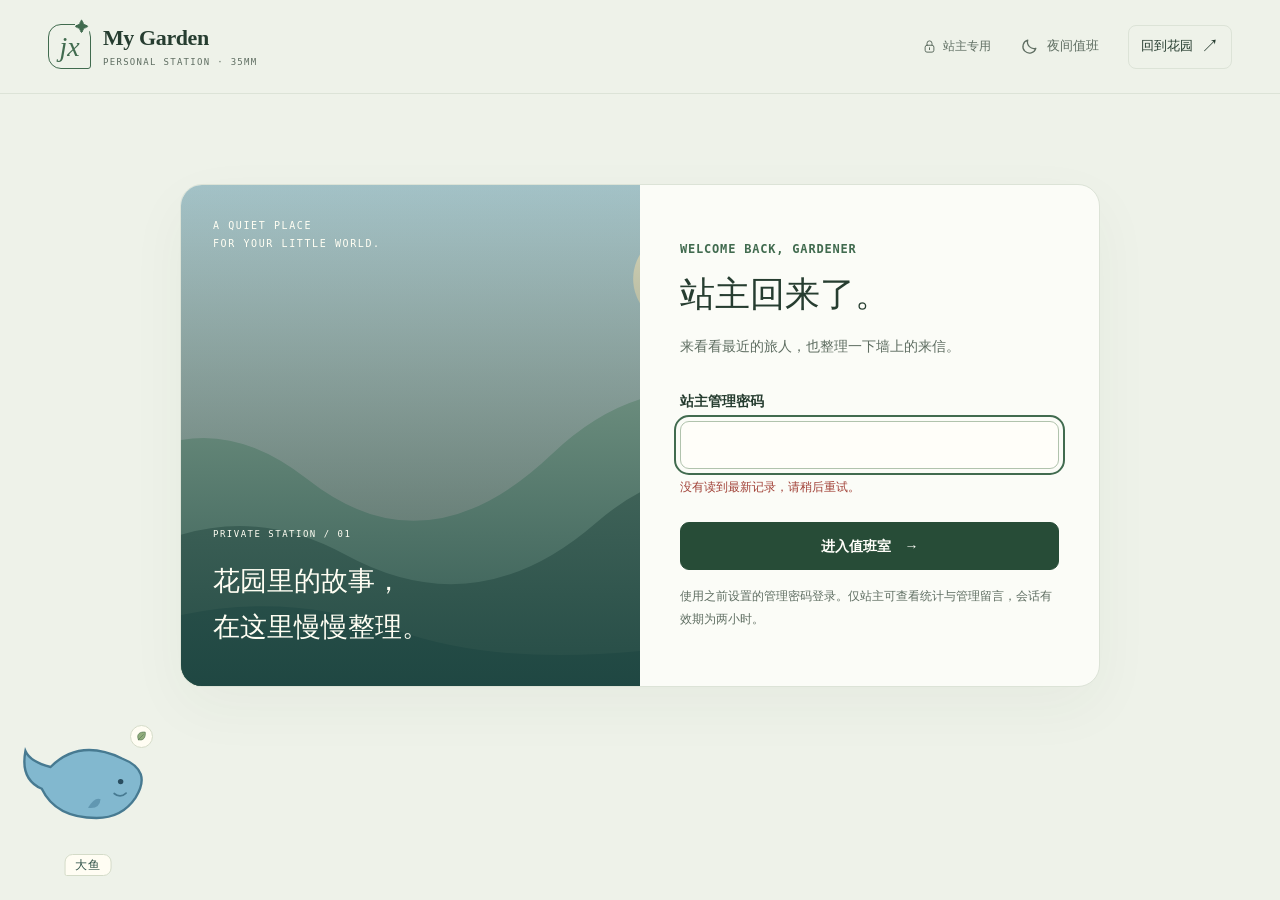
==== html/admin.html @ 672ad001 "Prepare customizable open-source website template" ====
<!DOCTYPE html>
<html lang="zh-CN">
<head>
<meta charset="utf-8" /><meta name="viewport" content="width=device-width, initial-scale=1" /><meta name="robots" content="noindex, nofollow, noarchive" /><meta name="theme-color" content="#eef2e9" />
<title>旅站来访志 · My Garden</title><link rel="icon" href="../img/demo.svg" sizes="16x16 32x32 48x48" /><link rel="icon" type="image/svg+xml" href="../img/demo.svg" sizes="any" /><link rel="apple-touch-icon" href="../img/demo.svg" sizes="180x180" /><link rel="stylesheet" href="../css/admin.css?v=20261025-footprints03" /><script src="../js/admin.js?v=20261025-footprints03" defer></script>
	<link rel="stylesheet" href="../css/garden-companion.css?v=20261101-stardust02">
	<script src="../js/garden-companion.js?v=20261105-memory01" defer></script>
<script src="../js/site-config.js" defer></script>
</head>
<body class="is-checking-session">
<a class="skip-link" href="#workspace-content">跳到主要内容</a>
<header class="workspace-header"><a class="garden-brand" href="../index.html"><span class="brand-mark" aria-hidden="true">jx<span>✦</span></span><span><strong>My Garden</strong><small>PERSONAL STATION · 35MM</small></span></a><div class="header-actions"><span class="private-label"><svg viewBox="0 0 24 24" aria-hidden="true"><rect x="5" y="10" width="14" height="11" rx="3"/><path d="M8 10V7a4 4 0 0 1 8 0v3M12 14v3"/></svg>站主专用</span><button id="admin-theme-toggle" class="quiet-button theme-toggle" type="button" aria-label="切换夜间值班" aria-pressed="false"><svg viewBox="0 0 24 24" aria-hidden="true"><path d="M20 14.2A8.2 8.2 0 0 1 9.8 4 8.3 8.3 0 1 0 20 14.2Z"/></svg><span>夜间值班</span></button><a class="quiet-button garden-return" href="home.html">回到花园 <span aria-hidden="true">↗</span></a></div></header>
<main id="workspace-content"><p id="admin-session-status" class="session-check" role="status">正在核对值班凭证…</p><noscript><p class="session-check">请启用 JavaScript 后使用站主值班室。</p></noscript>
<section id="admin-login-view" class="login-card" aria-labelledby="login-title"><div class="login-scene"><span class="scene-label">A QUIET PLACE<br />FOR YOUR LITTLE WORLD.</span><div><span>PRIVATE STATION / 01</span><p>花园里的故事，<br />在这里慢慢整理。</p></div></div><div class="login-content"><span class="eyebrow">WELCOME BACK, GARDENER</span><h1 id="login-title">站主回来了。</h1><p>来看看最近的旅人，也整理一下墙上的来信。</p><form id="admin-login-form" class="admin-login-form"><label for="admin-password">站主管理密码</label><input id="admin-password" name="password" type="password" maxlength="256" autocomplete="current-password" required aria-describedby="admin-login-error login-hint" /><p id="admin-login-error" class="field-error" role="alert" hidden></p><button class="primary-button login-submit" type="submit">进入值班室 <span aria-hidden="true">→</span></button><p id="login-hint" class="form-hint">使用之前设置的管理密码登录。仅站主可查看统计与管理留言，会话有效期为两小时。</p></form></div></section>
<div id="admin-management-view" class="workspace-layout" hidden>
<aside class="workspace-sidebar"><div class="sidebar-owner"><img src="../img/demo.svg" alt="" width="42" height="42" /><div><strong>站主的值班室</strong><span>GARDENER’S DESK</span></div></div><p class="sidebar-caption">花园档案 / ARCHIVE</p><div class="workspace-tabs" role="tablist" aria-label="站主工作台"><button id="admin-tab-analytics" class="workspace-tab is-active" type="button" role="tab" aria-selected="true" aria-controls="admin-analytics-pane"><svg viewBox="0 0 24 24" aria-hidden="true"><path d="M4 19V5M4 19h16M8 14l4-5 4 2 4-6"/></svg><span>来访手账<small>Visitor log</small></span><span class="tab-arrow" aria-hidden="true">↗</span></button><button id="admin-tab-journeys" class="workspace-tab" type="button" role="tab" aria-selected="false" aria-controls="admin-journeys-pane" tabindex="-1"><svg viewBox="0 0 24 24" aria-hidden="true"><path d="M6 5c10-5 15 9 4 9-7 0-5 6 7 5"/><circle cx="6" cy="5" r="2"/><circle cx="18" cy="19" r="2"/></svg><span>来访足迹<small>Visitor journeys</small></span><span class="tab-arrow" aria-hidden="true">↗</span></button><button id="admin-tab-notes" class="workspace-tab" type="button" role="tab" aria-selected="false" aria-controls="admin-notes-pane" tabindex="-1"><svg viewBox="0 0 24 24" aria-hidden="true"><rect x="3" y="5" width="18" height="14" rx="3"/><path d="m4 7 8 6 8-6"/></svg><span>纸条归档<small>Letters on the wall</small></span><span class="tab-arrow" aria-hidden="true">↗</span></button></div><div class="sidebar-ticket"><span class="ticket-star" aria-hidden="true">✦</span><p>每一次不期而遇，<br />都值得好好收藏。</p><svg viewBox="0 0 180 45" aria-hidden="true"><path d="M4 33C35 2 56 49 90 23S136 9 176 29"/><circle cx="4" cy="33" r="3"/><circle cx="90" cy="23" r="3"/><circle cx="176" cy="29" r="3"/></svg><span>YOUR TOWN · 00.00° N / 00.00° E</span></div><button id="admin-logout" class="quiet-button logout-button" type="button"><svg viewBox="0 0 24 24" aria-hidden="true"><path d="M10 4H5v16h5M14 8l4 4-4 4M9 12h9"/></svg>结束本次值班</button></aside>
<div class="workspace-main"><div class="workspace-status-row"><p class="workspace-breadcrumb">站主工作台 <span>/</span> <strong id="workspace-current-label">来访手账</strong></p><p id="admin-status" class="admin-status" role="status" aria-live="polite"></p></div>
<section id="admin-analytics-pane" class="workspace-pane" role="tabpanel" aria-labelledby="admin-tab-analytics">
<header class="archive-heading"><div><span class="eyebrow">你的花园，有人来过</span><h1>旅站来访志<span aria-hidden="true">.</span></h1><p>风会路过花园，旅人会留下足迹。</p></div><div class="archive-cover" aria-hidden="true"><span>SUMMER DIARY</span><div class="cover-stamp">JX<br /><strong>35</strong><br />MM</div><small>下一站，仍有新的相遇。</small></div></header>
<div class="archive-toolbar"><div class="range-group" role="group" aria-label="统计时间范围"><button class="analytics-range-button" data-days="7" aria-pressed="false" type="button">最近 7 天</button><button class="analytics-range-button is-active" data-days="30" aria-pressed="true" type="button">最近 30 天</button><button class="analytics-range-button" data-days="90" aria-pressed="false" type="button">最近 90 天</button></div><div class="toolbar-actions"><span id="analytics-range-caption" class="range-caption">—</span><button id="analytics-export" class="quiet-button" type="button" disabled><svg viewBox="0 0 24 24" aria-hidden="true"><path d="M12 3v12m-4-4 4 4 4-4M5 16v5h14v-5"/></svg><span>导出手账</span></button><button id="analytics-refresh" class="icon-button" type="button" aria-label="刷新来访手账"><svg viewBox="0 0 24 24" aria-hidden="true"><path d="M20 7v5h-5M4 17v-5h5M5.6 9A7 7 0 0 1 18 6l2 2M4 16l2 2a7 7 0 0 0 12.4-3"/></svg></button></div></div>
<div id="analytics-error" class="panel-error" role="alert" hidden><p></p><button class="text-button" id="analytics-retry" type="button">重新连接</button></div>
<div id="analytics-content" aria-busy="false">
<div class="stat-grid" aria-label="所选时段来访摘要"><article class="stat-card stat-card--featured"><div class="stat-heading"><span>来过的旅人</span><span class="metric-code">UV</span></div><div class="stat-number"><strong id="analytics-period-visitors">—</strong><span>位</span></div><p id="analytics-visitor-change" class="stat-change">等待第一位旅人</p><div class="stat-foot"><span class="status-dot" aria-hidden="true"></span><span id="analytics-today-detail">今日停靠 — 位旅人</span></div></article><article class="stat-card"><div class="stat-heading"><span>翻过的篇章</span><span class="metric-code">PV</span></div><div class="stat-number"><strong id="analytics-period-views">—</strong><span>次</span></div><p id="analytics-view-change" class="stat-change">每一次页面打开，都是一次翻阅</p><div class="stat-foot"><span id="analytics-today-views">今日翻阅 — 次</span></div></article><article class="stat-card"><div class="stat-heading"><span>重返站台</span><svg viewBox="0 0 24 24" aria-hidden="true"><path d="M4 10a8 8 0 1 1 1 8M4 4v6h6"/></svg></div><div class="stat-number"><strong id="analytics-return-rate">—</strong><span>%</span></div><p id="analytics-return-detail" class="stat-change">曾在不同日子回来过的旅人</p><div class="stat-foot"><span>跨日回访比例</span></div></article><article class="stat-card"><div class="stat-heading"><span>人均翻阅</span><svg viewBox="0 0 24 24" aria-hidden="true"><path d="M12 5v15M3 5c4-2 6-1 9 0 3-1 5-2 9 0v14c-4-2-6-1-9 0-3-1-5-2-9 0Z"/></svg></div><div class="stat-number"><strong id="analytics-average-depth">—</strong><span>次</span></div><p class="stat-change">每位旅人在这段时间的平均翻阅次数</p><div class="stat-foot"><span id="analytics-new-detail">本期首见 — 位旅人</span></div></article></div>
<section class="data-card chart-card" aria-labelledby="analytics-chart-title"><div class="card-heading"><div><span class="eyebrow">旅人留下的足迹</span><h2 id="analytics-chart-title">来访的轨迹</h2><p id="analytics-period-label">看看这段时间里，花园的热闹与安静。</p></div><div class="chart-controls"><div class="series-switch" role="group" aria-label="图表显示指标"><button type="button" data-series="visitors" aria-pressed="true"><i class="legend-dot" aria-hidden="true"></i>旅人 UV</button><button type="button" data-series="views" aria-pressed="false">翻阅 PV</button></div><label class="compare-control"><input id="analytics-compare" type="checkbox" checked />对照上期</label></div></div><div id="analytics-chart-empty" class="chart-empty" hidden><svg viewBox="0 0 560 100" aria-hidden="true"><path d="M15 76C90 10 170 100 270 47S430 20 545 57"/><circle cx="15" cy="76" r="5"/><circle cx="270" cy="47" r="5"/><circle cx="545" cy="57" r="5"/></svg><strong>第一条足迹，留给下一位旅人。</strong><p>统计从启用后开始积累；过去的访问不会被补写。</p><a class="text-button" href="home.html" target="_blank" rel="noopener">去花园走走 <span aria-hidden="true">↗</span></a></div><div id="analytics-chart" class="analytics-chart" tabindex="0" role="group" aria-label="每日来访趋势。可用左右方向键查看日期，Home 和 End 跳至两端。"></div><div class="chart-bottom"><div class="chart-readout"><output id="analytics-chart-inspector" aria-live="polite">轻点曲线，查看某一天的记录</output><div class="chart-day-controls" role="group" aria-label="逐日浏览曲线"><button id="analytics-day-prev" class="day-button" type="button" aria-label="查看上一日" disabled><svg viewBox="0 0 24 24" aria-hidden="true"><path d="m14 6-6 6 6 6"/></svg></button><button id="analytics-day-next" class="day-button" type="button" aria-label="查看下一日" disabled><svg viewBox="0 0 24 24" aria-hidden="true"><path d="m10 6 6 6-6 6"/></svg></button></div></div><div class="chart-summary"><span id="analytics-peak-caption">—</span><span id="analytics-comparison-note">今天的记录仍在累积。</span></div></div><details class="daily-records"><summary>逐日记录 <span aria-hidden="true">＋</span></summary><div class="table-scroll"><table><caption class="sr-only">所选时段每日独立旅人和页面浏览量</caption><thead><tr><th scope="col">日期</th><th scope="col">独立旅人 UV</th><th scope="col">页面翻阅 PV</th></tr></thead><tbody id="analytics-table-body"></tbody></table></div></details></section>
<div class="lower-grid"><section class="data-card stops-card" aria-labelledby="analytics-stops-title"><div class="card-heading"><div><span class="eyebrow">花园里的停靠点</span><h2 id="analytics-stops-title">热门停靠点</h2><p>你收藏的世界，正在被慢慢看见。</p></div><span class="small-note">按翻阅量排序</span></div><ol id="analytics-page-list" class="page-list"></ol><p id="analytics-pages-empty" class="empty-note" hidden>还没有停靠记录。第一份手账，正在等待开始。</p></section><section class="data-card rhythm-card" aria-labelledby="analytics-rhythm-title"><div class="card-heading"><div><span class="eyebrow">从晨光到夜色</span><h2 id="analytics-rhythm-title">一天里的来访节奏</h2><p id="analytics-rhythm-summary">从晨光到夜色，总会有相遇。</p></div><svg class="sun-icon" viewBox="0 0 48 48" aria-hidden="true"><circle cx="24" cy="24" r="10"/><path d="M24 3v5M24 40v5M3 24h5M40 24h5M9 9l4 4M35 35l4 4M9 39l4-4M35 13l4-4"/></svg></div><div id="analytics-hour-chart" class="hour-chart" role="img" aria-label="按小时汇总的页面浏览量"></div><div class="hour-labels" aria-hidden="true"><span>00:00</span><span>06:00</span><span>12:00</span><span>18:00</span><span>24:00</span></div><div id="analytics-time-bands" class="time-bands"></div></section></div>
<aside class="garden-observation"><span class="observation-star" aria-hidden="true">✦</span><div><span class="eyebrow">花园小记 / FIELD NOTE</span><p id="analytics-observation">花园刚刚翻开新的一页，留一点时间，足迹会慢慢长出来。</p></div><span class="observation-postmark" aria-hidden="true">MY GARDEN<br />MEMORY SAVED</span></aside>
<footer class="archive-footer"><p><span class="status-dot" aria-hidden="true"></span><span id="analytics-updated">尚无来访记录</span></p><details><summary>这些数字是怎么记下的？</summary><p>UV 按匿名浏览器标识在所选时段内去重；PV 是成功记录的页面打开次数。回访指这个匿名浏览器曾在其他日期来过，也可能早于当前时段。人均翻阅是本期翻阅总次数除以来访旅人数，重复打开页面也会计入。更换设备、清除 Cookie 或启用“请勿跟踪”会影响统计，数字是估算值。仅保存页面代号、记录时间、时间汇总与匿名标识哈希，不保存 IP、姓名或来源链接。站主登录后的浏览会跳过统计。日记录最多保存 400 天，按北京时间计算。</p></details><span class="footer-edition">SUMMER DIARY · PRIVATE EDITION</span></footer>
</div></section>

<section id="admin-journeys-pane" class="workspace-pane" role="tabpanel" aria-labelledby="admin-tab-journeys" hidden>
  <header class="journey-heading"><div><span class="eyebrow">FOOTPRINTS / EVERY LITTLE DETOUR</span><h1>一位旅人的花园小径<span aria-hidden="true">.</span></h1><p>从哪一页启程，又在哪一站停靠。把一次相遇，连成一条小路。</p></div><div class="journey-heading-mark" aria-hidden="true"><svg viewBox="0 0 180 100"><path d="M10 75C35 15 68 90 95 42S145 12 170 28"/><circle cx="10" cy="75" r="5"/><circle cx="95" cy="42" r="5"/><circle cx="170" cy="28" r="5"/></svg><span>A WALK IN THE GARDEN</span></div></header>
  <div class="archive-toolbar"><div class="range-group" role="group" aria-label="足迹时间范围"><button class="journey-range-button" data-days="7" aria-pressed="false" type="button">最近 7 天</button><button class="journey-range-button is-active" data-days="30" aria-pressed="true" type="button">最近 30 天</button><button class="journey-range-button" data-days="90" aria-pressed="false" type="button">最近 90 天</button></div><button id="journey-refresh" class="quiet-button" type="button"><svg viewBox="0 0 24 24" aria-hidden="true"><path d="M20 7v5h-5M4 17v-5h5M5.6 9A7 7 0 0 1 18 6l2 2M4 16l2 2a7 7 0 0 0 12.4-3"/></svg>刷新足迹</button></div>
  <div id="journey-error" class="panel-error" role="alert" hidden><p></p><button id="journey-retry" class="text-button" type="button">重新连接</button></div>
  <div id="journey-content" aria-busy="false">
    <div class="journey-overview" aria-label="所选时段足迹摘要"><div><span>留过足迹的浏览器</span><strong id="journey-total-visitors">—</strong><small>位匿名旅人</small></div><div><span>一段段来访</span><strong id="journey-total-sessions">—</strong><small>段来访路线</small></div><div><span>沿途翻过</span><strong id="journey-total-views">—</strong><small>次页面打开</small></div></div>
    <p id="journey-recording-note" class="journey-recording-note">正在读取匿名浏览路线…</p>
    <div id="journey-empty" class="data-card journey-empty" hidden><svg viewBox="0 0 300 90" aria-hidden="true"><path d="M15 65C80-10 125 110 190 38S265 30 285 18"/><circle cx="15" cy="65" r="5"/><circle cx="190" cy="38" r="5"/><circle cx="285" cy="18" r="5"/></svg><h2>第一条小路，留给下一位旅人。</h2><p>这个时段还没有浏览路线。功能启用后的游客访问会自动积累；过去的汇总数字无法还原成个人路线。</p></div>
    <div id="journey-browser" class="journey-browser" hidden>
      <section class="data-card journey-people" aria-labelledby="journey-list-title"><div class="journey-list-heading"><span class="eyebrow">CHOOSE A TRAVELER</span><h2 id="journey-list-title">最近停靠的旅人</h2><p>点开一个匿名编号，看看沿途的翻阅。</p></div><div id="journey-visitor-list" class="journey-visitor-list" role="group" aria-label="匿名旅人列表"></div><div class="journey-pagination"><button id="journey-prev" class="quiet-button" type="button" disabled>上一组</button><span id="journey-page-label"></span><button id="journey-next" class="quiet-button" type="button" disabled>下一组</button></div></section>
      <section id="journey-detail" class="data-card journey-detail" aria-label="所选旅人的浏览时间线" aria-busy="false" tabindex="-1"><p class="empty-note">选择一位旅人，打开这次相遇。</p></section>
    </div>
  </div>
  <footer class="journey-footer"><p><span class="status-dot" aria-hidden="true"></span>匿名浏览路线 · 仅你可见</p><details><summary>这些足迹是怎么连起来的？</summary><p>一个编号对应一个匿名浏览器，不等于一个实名用户。记录页面打开的先后与北京时间；间隔达到 30 分钟视为另一次来访。多标签页的记录可能交错，页面间隔不代表真实停留时长，最后一页的停留时间也无法据此确定。换设备、清除 Cookie、浏览器阻止统计会影响完整性。只保存页面代号、服务器记录时间和匿名标识哈希；不记录姓名、IP、输入内容或鼠标操作。站主登录后的浏览跳过统计，并尊重“请勿跟踪”和全局隐私控制信号。路线可查看最近 90 天，最多保存最近 50,000 次页面打开；新增访问时清理超期记录。单个旅人的时间线最多展示最近 500 次。</p></details></footer>
</section>

<section id="admin-notes-pane" class="workspace-pane" role="tabpanel" aria-labelledby="admin-tab-notes" hidden><header class="letters-heading"><span class="eyebrow">LETTERS / A LITTLE WALL OF WORDS</span><h1>墙上的来信<span aria-hidden="true">.</span></h1><p>有些话值得留住，有些纸条可以轻轻收起。</p></header><div class="letters-toolbar"><p id="admin-note-count"></p><button id="admin-refresh" class="quiet-button" type="button">刷新纸条 <span aria-hidden="true">↻</span></button></div><p class="letters-hint">删除纸条时，它的回信也会一起移除。站主欢迎纸条会一直留在墙上。</p><div id="admin-note-list" class="admin-note-list" aria-live="polite"></div></section>
</div></div></main>
</body></html>
---- css/admin.css ----
/* My Garden · paper, summer green, a little trace of an old railway ticket. */
:root{color-scheme:light;--bg:#eef2e9;--surface:#fbfcf7;--surface-raised:#fffef9;--ink:#263d30;--muted:#5f6e62;--line:#dce3d7;--accent:#416b4f;--accent-soft:#e3ecdf;--accent-deep:#274c37;--chart:#4d7a58;--chart-fill:#7ca477;--chart-previous:#9d957f;--gold:#8b6029;--gold-soft:#f6eedb;--danger:#a14137;--radius:16px;--shadow:0 4px 24px #263d3005;--serif:Georgia,"Noto Serif SC","Songti SC","SimSun",serif;--sans:-apple-system,BlinkMacSystemFont,"Segoe UI","PingFang SC","Microsoft YaHei",sans-serif;--mono:"Cascadia Code",Consolas,monospace}
:root[data-theme="night"]{color-scheme:dark;--bg:#17231e;--surface:#202e26;--surface-raised:#26362c;--ink:#e6eddf;--muted:#b0beb0;--line:#3b4b3e;--accent:#a5c599;--accent-soft:#304936;--accent-deep:#d3e6c7;--chart:#b0ce9f;--chart-fill:#779a6d;--chart-previous:#bbab83;--gold:#dfbc7e;--gold-soft:#3c3728;--danger:#f2aba0;--shadow:0 4px 24px #0000000a}
*{box-sizing:border-box}body{margin:0;background:var(--bg);color:var(--ink);font:16px/1.6 var(--sans);-webkit-font-smoothing:antialiased}button,input,a{-webkit-tap-highlight-color:transparent}button,input{font:inherit}button,a{touch-action:manipulation}button{color:inherit;cursor:pointer}a{color:inherit;text-decoration:none}button:disabled{cursor:wait;opacity:.55}svg{display:block}button svg,a svg,.private-label svg,.stat-heading svg{width:19px;height:19px;flex:0 0 auto;fill:none;stroke:currentColor;stroke-width:1.6;stroke-linecap:round;stroke-linejoin:round}button,a,input,summary{outline-offset:4px}button:focus-visible,a:focus-visible,input:focus-visible,summary:focus-visible,.analytics-chart:focus-visible{outline:2px solid var(--accent);outline-offset:4px}[hidden]{display:none!important}.sr-only{position:absolute;width:1px;height:1px;overflow:hidden;clip-path:inset(50%);white-space:nowrap}.skip-link{position:fixed;z-index:100;top:8px;left:16px;transform:translateY(-160%);padding:12px 18px;background:var(--accent);color:var(--bg);border-radius:8px}.skip-link:focus{transform:none}
.workspace-header{height:94px;max-width:1560px;margin:auto;padding:0 48px;display:flex;justify-content:space-between;align-items:center;border-bottom:1px solid var(--line)}.garden-brand{display:flex;gap:12px;align-items:center}.brand-mark{position:relative;display:grid;place-items:center;width:43px;height:45px;border:1px solid var(--accent);border-radius:13px 13px 3px 13px;font:italic 28px var(--serif);color:var(--accent)}.brand-mark>span{position:absolute;top:-5px;right:1px;font:14px var(--serif);background:var(--bg)}.garden-brand strong{display:block;font:600 22px/1.2 var(--serif);letter-spacing:-.4px}.garden-brand small{display:block;margin-top:5px;color:var(--muted);font:9px/1.4 var(--mono);letter-spacing:1.3px}.header-actions{display:flex;gap:16px;align-items:center}.private-label{display:flex;gap:6px;align-items:center;color:var(--muted);font-size:12px}.private-label svg{width:15px;height:15px}.quiet-button,.icon-button{display:inline-flex;gap:8px;align-items:center;justify-content:center;min-height:44px;padding:0 12px;border:1px solid transparent;border-radius:8px;background:transparent;color:var(--muted);font-size:13px;white-space:nowrap;transition:background .18s,border-color .18s,color .18s}.quiet-button:hover,.icon-button:hover{background:var(--surface);border-color:var(--line);color:var(--ink)}.quiet-button:active,.icon-button:active{background:var(--accent-soft)}.garden-return{border-color:var(--line);color:var(--ink)}.garden-return span{font-size:18px}.icon-button{width:44px;padding:0;border-color:var(--line);background:var(--surface)}.eyebrow{display:block;color:var(--accent);font:600 10px/1.5 var(--mono);letter-spacing:1.4px}
.workspace-layout{display:grid;grid-template-columns:214px minmax(0,1fr);gap:40px;max-width:1560px;margin:auto;padding:28px 48px 50px}.workspace-sidebar{padding-top:14px;align-self:start;position:sticky;top:24px}.sidebar-owner{display:flex;gap:11px;align-items:center;padding:0 10px 27px;border-bottom:1px solid var(--line)}.sidebar-owner img{border-radius:50%;object-fit:cover;border:3px solid var(--surface)}.sidebar-owner strong{display:block;font-size:14px}.sidebar-owner span{display:block;margin-top:3px;font:9px var(--mono);letter-spacing:1px;color:var(--muted)}.sidebar-caption{margin:28px 12px 12px;color:var(--muted);font-size:11px;letter-spacing:.5px}.workspace-tabs{display:grid;gap:8px}.workspace-tab{display:flex;gap:12px;align-items:center;min-height:67px;width:100%;padding:12px 14px;border:1px solid transparent;border-radius:12px;text-align:left;background:transparent;color:var(--muted);transition:background .2s,color .2s,border-color .2s}.workspace-tab:hover{background:var(--surface)}.workspace-tab.is-active{border-color:#b8cbb5;background:var(--accent-soft);color:var(--accent-deep)}.workspace-tab>span:nth-child(2){font-weight:650;font-size:14px}.workspace-tab small{display:block;margin-top:2px;font:10px/1.6 var(--serif);font-weight:400}.tab-arrow{margin-left:auto;font-size:16px;opacity:0}.workspace-tab.is-active .tab-arrow{opacity:1}.sidebar-ticket{position:relative;margin:38px 8px 24px;padding:20px 18px 16px;border:1px solid #d9dec9;border-radius:6px;background:linear-gradient(140deg,var(--surface-raised),var(--accent-soft));color:var(--accent-deep)}.sidebar-ticket:before,.sidebar-ticket:after{content:"";position:absolute;top:105px;width:12px;height:12px;border:1px solid #d9dec9;border-radius:50%;background:var(--bg)}.sidebar-ticket:before{left:-7px;border-left-color:transparent;transform:rotate(-45deg)}.sidebar-ticket:after{right:-7px;border-right-color:transparent;transform:rotate(-45deg)}.ticket-star{font-size:21px;color:var(--gold)}.sidebar-ticket p{margin:13px 0 16px;font:16px/1.9 var(--serif)}.sidebar-ticket svg{width:100%;height:40px;margin:5px 0 12px;fill:var(--accent);stroke:var(--accent);stroke-width:1.2}.sidebar-ticket path{fill:none;stroke-dasharray:3 4}.sidebar-ticket>span:last-child{font:8px/1.4 var(--mono);letter-spacing:.4px}.logout-button{width:100%;justify-content:flex-start;font-size:12px}.workspace-main{min-width:0}.workspace-status-row{min-height:42px;display:flex;justify-content:space-between;gap:16px;align-items:center;margin-bottom:19px}.workspace-breadcrumb{margin:0;color:var(--muted);font-size:12px}.workspace-breadcrumb span{margin:0 10px;color:#9ca899}.workspace-breadcrumb strong{font-weight:500;color:var(--ink)}.admin-status{margin:0;color:var(--muted);font-size:12px}.admin-status.is-error{color:var(--danger)}
.archive-heading{display:flex;justify-content:space-between;align-items:center;gap:24px;margin-bottom:31px}.archive-heading h1,.letters-heading h1{margin:10px 0 8px;font:500 clamp(30px,3.6vw,43px)/1.3 var(--serif);letter-spacing:1px}.archive-heading h1>span,.letters-heading h1>span{color:var(--gold)}.archive-heading p,.letters-heading>p{margin:0;color:var(--muted);font-size:14px}.archive-cover{position:relative;flex:0 0 236px;height:113px;padding:12px 15px;overflow:hidden;border:5px solid var(--surface);outline:1px solid var(--line);border-radius:3px;background:linear-gradient(90deg,#173e4c44,#173e4c11),url(../img/demo.svg) center 46%/cover;color:#fffdf4;transform:rotate(2deg);box-shadow:0 5px 13px #263d3010}.archive-cover>span{font:9px var(--mono);letter-spacing:1.6px;text-shadow:0 1px 5px #263d30}.archive-cover>small{position:absolute;bottom:9px;left:14px;font:11px var(--serif);text-shadow:0 1px 5px #263d30}.cover-stamp{position:absolute;right:12px;top:18px;width:57px;height:57px;padding-top:6px;border:1px dashed #fffdf4bb;border-radius:50%;text-align:center;font:7px/1 var(--mono);transform:rotate(-10deg);background:#27473424}.cover-stamp strong{font:20px var(--serif)}.archive-toolbar{display:flex;justify-content:space-between;align-items:center;gap:16px;margin-bottom:22px}.range-group{display:flex;padding:4px;border:1px solid var(--line);border-radius:10px;background:var(--surface)}.analytics-range-button{min-height:44px;padding:0 17px;border:0;border-radius:7px;background:transparent;color:var(--muted);font-size:13px;white-space:nowrap;transition:background .18s,color .18s}.analytics-range-button.is-active{background:var(--accent-deep);color:var(--surface-raised)}:root[data-theme="night"] .analytics-range-button.is-active{background:#a5c599;color:#17231e}.toolbar-actions{display:flex;gap:8px;align-items:center}.range-caption{color:var(--muted);font:11px var(--mono);margin-right:4px;white-space:nowrap}.panel-error{padding:16px 20px;margin:0 0 20px;border:1px solid var(--danger);border-radius:10px;color:var(--danger);background:var(--surface)}.panel-error p{margin:0 0 7px}.text-button{display:inline-flex;align-items:center;gap:7px;min-height:44px;padding:0;border:0;background:transparent;color:var(--accent);font-size:13px;font-weight:600;text-decoration:underline;text-underline-offset:4px}.is-loading{opacity:.55;transition:opacity .2s}.stat-grid{display:grid;grid-template-columns:repeat(4,minmax(0,1fr));gap:15px;margin-bottom:22px}.stat-card{display:flex;flex-direction:column;min-width:0;padding:20px 21px 15px;border:1px solid var(--line);border-radius:var(--radius);background:var(--surface);box-shadow:var(--shadow)}.stat-card--featured{background:var(--accent-deep);color:#f1f4e7;border-color:var(--accent-deep)}:root[data-theme="night"] .stat-card--featured{background:#3b5941;border-color:#5b795c}.stat-heading{display:flex;justify-content:space-between;gap:8px;align-items:center;font-size:13px;font-weight:600}.metric-code{padding:2px 5px;border:1px solid currentColor;border-radius:4px;opacity:.6;font:10px/1.2 var(--mono)}.stat-heading svg{opacity:.7}.stat-number{display:flex;gap:7px;align-items:baseline;margin:13px 0 7px;font-variant-numeric:tabular-nums}.stat-number strong{font:500 clamp(31px,3vw,41px)/1.15 var(--serif);letter-spacing:-1.3px}.stat-number>span{font-size:12px;color:var(--muted)}.stat-card--featured .stat-number>span{color:#d6e4cc}.stat-change{min-height:44px;margin:0;color:var(--muted);font-size:13px;line-height:1.7}.stat-card--featured .stat-change{color:#d0dec8}.stat-change.is-increase{color:var(--accent)}.stat-card--featured .stat-change.is-increase{color:#e0eccb}.stat-foot{display:flex;gap:7px;align-items:center;padding-top:12px;margin-top:auto;border-top:1px solid var(--line);font-size:12px;color:var(--muted)}.stat-card--featured .stat-foot{border-top-color:#f0f4e422;color:#d2e1ca}.status-dot{display:inline-block;flex:0 0 auto;width:6px;height:6px;border-radius:50%;background:var(--accent)}.stat-card--featured .status-dot{background:#c6d8a0}.data-card{min-width:0;border:1px solid var(--line);border-radius:var(--radius);background:var(--surface);box-shadow:var(--shadow)}.chart-card{padding:24px 26px 0}.card-heading{display:flex;justify-content:space-between;gap:20px;align-items:flex-start}.card-heading h2{margin:7px 0 4px;font:600 21px/1.4 var(--serif)}.card-heading p{margin:0;color:var(--muted);font-size:13px;line-height:1.7}.chart-controls{display:flex;align-items:center;gap:18px}.series-switch{display:flex;gap:4px;align-items:center}.series-switch button{display:flex;align-items:center;gap:6px;min-height:44px;padding:0 10px;border:1px solid transparent;border-radius:7px;background:transparent;color:var(--muted);font-size:12px;white-space:nowrap}.series-switch button[aria-pressed="true"]{background:var(--accent-soft);color:var(--accent-deep);border-color:var(--line);font-weight:600}.legend-dot{display:inline-block;width:7px;height:7px;border-radius:50%;background:var(--chart)}.compare-control{display:flex;gap:6px;align-items:center;min-height:44px;color:var(--muted);font-size:12px;white-space:nowrap;cursor:pointer}.compare-control input{accent-color:var(--accent);width:15px;height:15px}.analytics-chart{position:relative;width:100%;margin:18px 0 0;border-radius:8px;touch-action:pan-y}.analytics-svg{display:block;width:100%;height:auto;overflow:visible}.chart-grid{stroke:var(--line);stroke-width:1;stroke-dasharray:3 6}.chart-axis{fill:var(--muted);font:11px var(--sans)}.chart-line{fill:none;stroke:var(--chart);stroke-width:2.7;stroke-linecap:round;stroke-linejoin:round}.chart-previous{fill:none;stroke:var(--chart-previous);stroke-width:1.7;stroke-dasharray:5 5;opacity:.75}.chart-fill{fill:url(#garden-chart-gradient)}.chart-focus-line{stroke:var(--chart);stroke-width:1;stroke-dasharray:3 4}.chart-focus-dot{fill:var(--surface);stroke:var(--chart);stroke-width:3}.chart-bottom{display:grid;gap:8px;padding:7px 2px 18px;color:var(--muted);font-size:12px}#analytics-peak-caption{color:var(--accent);white-space:nowrap}.daily-records{border-top:1px solid var(--line)}.daily-records>summary{display:flex;justify-content:space-between;align-items:center;min-height:49px;list-style:none;color:var(--muted);font-size:12px;cursor:pointer}.daily-records>summary::-webkit-details-marker{display:none}.daily-records[open]>summary span{transform:rotate(45deg)}.table-scroll{max-height:300px;overflow:auto;margin-bottom:20px;border:1px solid var(--line);border-radius:8px}table{width:100%;border-collapse:collapse;font-size:12px;text-align:left}th,td{padding:11px 14px;border-bottom:1px solid var(--line);font-variant-numeric:tabular-nums}th{position:sticky;top:0;background:var(--accent-soft);font-weight:600}td{color:var(--muted)}.chart-empty{min-height:280px;display:flex;flex-direction:column;align-items:center;justify-content:center;text-align:center;padding:24px}.chart-empty svg{width:min(100%,520px);height:80px;margin:4px 0 18px;fill:var(--chart);stroke:var(--chart);stroke-width:1.5}.chart-empty path{fill:none;stroke-dasharray:4 7;opacity:.5}.chart-empty strong{font:500 20px var(--serif)}.chart-empty p{font-size:13px;color:var(--muted);margin:9px 0 3px}
.lower-grid{display:grid;grid-template-columns:minmax(0,1.12fr) minmax(0,1fr);gap:22px;margin-top:22px}.stops-card,.rhythm-card{padding:23px 25px}.small-note{align-self:center;color:var(--muted);font-size:11px;white-space:nowrap}.page-list{list-style:none;margin:17px 0 0;padding:0}.page-row{display:grid;grid-template-columns:25px minmax(0,1fr) auto;gap:10px;align-items:center;min-height:64px;border-top:1px solid var(--line)}.page-rank{color:var(--muted);font:11px var(--mono)}.page-main{min-width:0;padding:8px 0 12px}.page-main>a{display:flex;gap:9px;align-items:center;min-height:44px;font-size:14px;font-weight:600}.page-main>a span{color:var(--muted);font-size:14px;opacity:0}.page-main>a:hover span,.page-main>a:focus-visible span{opacity:1}.page-main>small{display:block;margin:1px 0 6px;font-size:12px;color:var(--muted)}.page-meter{display:block;width:100%;height:4px;overflow:visible}.page-meter-track{fill:var(--accent-soft)}.page-meter-fill{fill:#9db496}.page-row:first-child .page-meter-fill{fill:var(--chart)}.page-count{font:600 17px var(--serif);font-variant-numeric:tabular-nums}.page-count small{display:block;margin-top:1px;text-align:right;color:var(--muted);font:10px var(--sans)}.empty-note{min-height:190px;display:grid;place-items:center;color:var(--muted);font-size:13px}.sun-icon{width:38px;height:38px;fill:none;stroke:var(--gold);stroke-width:1.2}.hour-chart{margin-top:29px;height:116px}.hour-chart svg{width:100%;height:116px;overflow:visible}.hour-bar{fill:#a9bda0}.hour-bar.is-peak{fill:var(--gold)}:root[data-theme="night"] .hour-bar{fill:#77966d}.hour-labels{display:flex;justify-content:space-between;margin:7px 0 20px;color:var(--muted);font:9px var(--mono)}.time-bands{display:grid;grid-template-columns:repeat(4,minmax(0,1fr));padding-top:14px;border-top:1px solid var(--line);gap:10px}.time-band strong{display:block;font-size:12px;font-weight:500}.time-band span{display:block;color:var(--muted);font:9px/1.8 var(--mono)}.time-band b{display:block;margin-top:4px;font:500 18px var(--serif);font-variant-numeric:tabular-nums}.time-band b small{font:10px var(--sans);color:var(--muted)}.garden-observation{display:flex;align-items:center;gap:17px;margin-top:22px;padding:20px 24px;border:1px solid #e0ddc8;border-radius:12px;background:var(--gold-soft)}.observation-star{font-size:31px;color:var(--gold);line-height:1}.garden-observation .eyebrow{color:var(--gold);font-size:9px}.garden-observation p{margin:6px 0 0;color:var(--ink);font:14px/1.8 var(--serif)}.observation-postmark{margin-left:auto;flex-shrink:0;color:var(--gold);font:9px/1.5 var(--mono);letter-spacing:1px;transform:rotate(-6deg);border:1px dashed currentColor;padding:7px 10px;text-align:center;opacity:.7}.archive-footer{position:relative;display:flex;gap:10px 22px;flex-wrap:wrap;justify-content:space-between;align-items:center;margin-top:21px;color:var(--muted);font-size:11px}.archive-footer>p{display:flex;align-items:center;gap:7px;margin:0}.archive-footer details{max-width:100%}.archive-footer summary{min-height:44px;display:flex;align-items:center;cursor:pointer;text-decoration:underline;text-underline-offset:3px}.archive-footer details>p{max-width:720px;padding:13px 17px;background:var(--surface);border:1px solid var(--line);border-radius:8px;line-height:1.9;font-size:12px}.footer-edition{font:8px var(--mono);letter-spacing:1px;width:100%;padding-top:14px;border-top:1px solid var(--line);text-align:center;opacity:.8}
.login-card{display:grid;grid-template-columns:1fr 1fr;width:min(920px,calc(100% - 40px));margin:clamp(45px,10vh,110px) auto 50px;border:1px solid var(--line);border-radius:22px;background:var(--surface);box-shadow:0 20px 60px #263d300b;overflow:hidden;min-height:500px}.login-scene{position:relative;display:flex;flex-direction:column;justify-content:space-between;padding:32px;color:#fffef3;background:linear-gradient(180deg,#193e4f22,#123b39cc),url(../img/demo.svg) 36% center/cover}.scene-label{font:10px/1.8 var(--mono);letter-spacing:1.6px}.login-scene>div>span{font:9px var(--mono);letter-spacing:1.5px}.login-scene p{margin:14px 0 3px;font:27px/1.7 var(--serif)}.login-content{padding:55px 40px;align-self:center}.login-content h1{margin:12px 0 10px;font:500 35px/1.4 var(--serif)}.login-content>p{font-size:13px;color:var(--muted);line-height:1.9}.admin-login-form{margin-top:30px}.admin-login-form label{display:block;margin-bottom:9px;font-size:13px;font-weight:600}.admin-login-form input{width:100%;min-height:48px;padding:10px 12px;border:1px solid #b1c3ad;border-radius:9px;background:var(--surface-raised);color:var(--ink)}.primary-button{display:inline-flex;gap:14px;align-items:center;justify-content:center;min-height:48px;padding:0 20px;border:1px solid var(--accent-deep);border-radius:9px;background:var(--accent-deep);color:var(--surface-raised);font-size:14px;font-weight:600}.primary-button:hover{filter:brightness(1.1)}:root[data-theme="night"] .primary-button{color:var(--bg)}.login-submit{width:100%;margin-top:16px}.form-hint{margin:15px 0 0;font-size:11px;line-height:1.9;color:var(--muted)}.field-error{color:var(--danger);font-size:12px;margin:9px 0}.letters-heading{padding:14px 0 24px}.letters-toolbar{display:flex;justify-content:space-between;align-items:center;padding:12px 17px;background:var(--surface);border:1px solid var(--line);border-radius:10px}.letters-toolbar p{margin:0;font-size:13px;font-weight:600}.letters-hint{color:var(--muted);font-size:12px;margin:16px 0}.admin-note-list{display:grid;grid-template-columns:repeat(2,minmax(0,1fr));gap:18px}.admin-note{position:relative;padding:24px;border:1px solid var(--line);border-radius:3px 3px 16px 3px;background:#fff4b8;box-shadow:var(--shadow);color:#314537}.admin-note--green{background:#dcebdc}.admin-note--pink{background:#f4dfe2}.admin-note--blue{background:#dce8eb}.admin-note-head{display:flex;align-items:baseline;gap:8px;flex-wrap:wrap;padding-bottom:13px;border-bottom:1px solid #31453722}.admin-note-head strong{font-size:15px}.admin-note-head time,.admin-note-replies{font-size:11px;color:#536453}.admin-note-content{margin:15px 0;font:16px/1.9 var(--serif);white-space:pre-wrap;overflow-wrap:anywhere}.admin-note-delete{min-height:44px;padding:0 12px;border:1px solid #896f5f55;border-radius:7px;background:#ffffff66;color:#854b3e;font-size:12px}.admin-note--welcome .admin-note-delete{color:#526955;cursor:default}.admin-empty{color:var(--muted);padding:45px}
@media(min-width:1450px){.workspace-layout{gap:48px}.stat-card{padding:23px 24px 17px}.stat-number strong{font-size:43px}}
@media(max-width:1250px){.workspace-header{padding:0 30px}.workspace-layout{grid-template-columns:184px minmax(0,1fr);padding:24px 30px 40px;gap:26px}.range-caption{display:none}.archive-cover{flex-basis:206px}.stat-card{padding:17px 16px 14px}.stat-change{font-size:11px}.chart-controls{gap:8px}.chart-card{padding:21px 22px 0}.lower-grid{gap:16px}.stops-card,.rhythm-card{padding:20px}.small-note{display:none}.footer-edition{text-align:left}}
@media(max-width:1020px){.workspace-layout{grid-template-columns:minmax(0,1fr);padding:22px 30px 40px;gap:14px}.workspace-sidebar{position:static;display:flex;align-items:center;justify-content:space-between;gap:16px;padding:0 0 17px;border-bottom:1px solid var(--line)}.sidebar-owner,.sidebar-caption,.sidebar-ticket{display:none}.workspace-tabs{display:flex;gap:10px}.workspace-tab{min-height:52px;padding:9px 14px}.workspace-tab small,.tab-arrow{display:none}.logout-button{width:auto}.workspace-status-row{margin-bottom:15px}.archive-heading{margin-bottom:27px}.archive-heading h1{font-size:39px}.archive-cover{flex-basis:232px}.stat-change{font-size:12px}.chart-controls{gap:16px}}
@media(max-width:720px){.workspace-header{height:79px;padding:0 20px}.garden-brand strong{font-size:20px}.garden-brand small{font-size:8px;letter-spacing:.6px}.brand-mark{width:37px;height:40px;font-size:25px}.header-actions{gap:5px}.private-label,.garden-return,.theme-toggle>span{display:none}.theme-toggle{width:44px;padding:0}.workspace-layout{padding:17px 20px 32px}.workspace-sidebar{gap:8px}.workspace-tab{min-height:48px;padding:7px 11px;gap:7px}.workspace-tab>span:nth-child(2){font-size:13px}.workspace-tab svg{width:16px;height:16px}.logout-button{font-size:11px;padding:0 5px;gap:4px}.logout-button svg{width:15px;height:15px}.workspace-status-row{align-items:flex-start;min-height:39px;gap:10px;margin-bottom:12px}.workspace-breadcrumb{font-size:11px;white-space:nowrap}.admin-status{font-size:10px;text-align:right}.archive-heading{gap:16px;align-items:flex-start}.archive-heading .eyebrow{font-size:12px;letter-spacing:1px;max-width:230px}.archive-heading h1{font-size:33px;margin:11px 0 8px}.archive-heading p{font-size:12px;max-width:240px}.archive-cover{flex-basis:136px;height:104px;padding:9px 8px;transform:rotate(3deg)}.archive-cover>span{font-size:7px;letter-spacing:.6px}.archive-cover>small{display:none}.cover-stamp{width:49px;height:49px;right:10px;top:29px}.archive-toolbar{gap:10px;flex-wrap:wrap;margin-bottom:18px}.range-group{flex:1}.analytics-range-button{flex:1;padding:0 12px;font-size:12px}.toolbar-actions{gap:5px}.toolbar-actions .quiet-button{padding:0 9px}.toolbar-actions .quiet-button>span{display:none}.stat-grid{grid-template-columns:repeat(2,minmax(0,1fr));gap:12px;margin-bottom:17px}.stat-card{padding:17px 17px 13px}.stat-number strong{font-size:37px}.stat-change{min-height:38px;font-size:11px}.stat-foot{font-size:10px;padding-top:10px}.stat-heading{font-size:12px}.chart-card{padding:20px 18px 0}.card-heading h2{font-size:21px}.chart-card>.card-heading{flex-direction:column;gap:10px}.chart-controls{width:100%;justify-content:space-between}.series-switch button{min-height:44px}.analytics-chart{margin-top:8px}.chart-bottom{gap:10px;font-size:12px;padding-bottom:15px}.lower-grid{grid-template-columns:minmax(0,1fr);gap:17px;margin-top:17px}.stops-card,.rhythm-card{padding:21px}.hour-chart{margin-top:22px}.garden-observation{padding:18px;gap:12px;margin-top:17px}.garden-observation p{font-size:13px}.observation-postmark{display:none}.observation-star{font-size:25px}.archive-footer{font-size:10px;gap:3px 13px;margin-top:13px}.footer-edition{padding-top:13px;margin-top:8px}.login-card{grid-template-columns:1fr;width:min(480px,calc(100% - 40px));margin:32px auto 40px;border-radius:17px}.login-scene{min-height:190px;padding:23px;background-position:center 47%}.login-scene p{font-size:22px;line-height:1.5}.login-scene .scene-label{font-size:8px;line-height:1.7}.login-content{padding:32px 27px 36px}.login-content h1{font-size:30px}.admin-login-form{margin-top:25px}.admin-note-list{grid-template-columns:1fr}.letters-heading h1{font-size:33px}.chart-empty{padding:16px 6px;min-height:270px}.chart-empty strong{font-size:18px}.chart-empty p{font-size:12px}}
@media(max-width:390px){.workspace-header{padding:0 15px}.workspace-layout{padding:15px}.archive-cover{flex-basis:105px;height:100px}.archive-heading h1{font-size:30px}.archive-heading p{max-width:205px;font-size:11px}.archive-toolbar{gap:8px}.analytics-range-button{padding:0 8px}.toolbar-actions{gap:0}.stat-card{padding:15px 13px 12px}.stat-number strong{font-size:33px}.workspace-tab{padding:7px 9px}.logout-button{font-size:10px}}
@media(prefers-reduced-motion:reduce){*,*:before,*:after{scroll-behavior:auto!important;animation:none!important;transition:none!important}.archive-cover,.observation-postmark{transform:none}}
@media print{.workspace-header,.workspace-sidebar,.archive-toolbar,.chart-controls,.logout-button,.daily-records,.archive-footer{display:none!important}.workspace-layout{display:block;padding:0}.data-card,.stat-card{break-inside:avoid;box-shadow:none}.workspace-main{width:100%}body{background:white}}

/* Refinements follow the existing visual system; no external runtime. */
.is-checking-session #admin-login-view{display:none}.session-check{display:flex;align-items:center;justify-content:center;gap:12px;min-height:280px;margin:0;color:var(--muted);font-size:15px}.session-check:before{content:"";width:16px;height:16px;border:2px solid var(--line);border-top-color:var(--accent);border-radius:50%;animation:session-turn .8s linear infinite}@keyframes session-turn{to{transform:rotate(360deg)}}
.eyebrow{font-size:12px;letter-spacing:.8px}.archive-heading .eyebrow{font-family:var(--sans);font-weight:500;letter-spacing:2px}.archive-cover{flex-basis:260px;height:123px}.archive-heading h1{font-size:clamp(33px,3.6vw,46px)}.archive-heading{margin-bottom:30px}.archive-footer{font-size:12px}.admin-status,.workspace-breadcrumb{font-size:13px}.range-caption{font-size:12px}.stat-card .stat-change{font-size:12px}.stat-card .stat-foot{font-size:12px}.stat-heading{font-size:14px}.analytics-range-button.is-pending{box-shadow:inset 0 -3px 0 var(--gold)}.is-loading{pointer-events:none}.day-button:disabled{cursor:default;opacity:.35}
.chart-readout{display:flex;align-items:center;justify-content:space-between;gap:12px}.chart-readout output{line-height:1.8;max-width:calc(100% - 106px);font-variant-numeric:tabular-nums}.chart-day-controls{display:flex;gap:6px;flex-shrink:0}.day-button{display:grid;place-items:center;width:44px;height:44px;padding:0;border:1px solid var(--line);border-radius:8px;background:var(--surface-raised);color:var(--accent);transition:background .18s}.day-button:not(:disabled):hover{background:var(--accent-soft)}.chart-summary{display:flex;justify-content:space-between;gap:8px 20px;flex-wrap:wrap;border-top:1px solid var(--line);padding-top:12px}.chart-summary>span:last-child{color:var(--muted)}.chart-today-dot{fill:var(--surface);stroke:var(--chart);stroke-width:2}.chart-today-label{font:12px var(--sans);fill:var(--muted)}.chart-tooltip{position:absolute;z-index:2;width:210px;pointer-events:none;border:1px solid var(--line);border-radius:10px;padding:12px 14px;background:var(--surface-raised);box-shadow:0 8px 25px #173e3020;color:var(--ink);font-size:13px}.tooltip-date{display:block;font-size:12px;color:var(--muted);font-weight:500}.tooltip-current{display:block;margin:4px 0 2px;font-size:15px;font-weight:650}.tooltip-previous{display:block;font-size:12px;color:var(--muted)}
.page-rank{position:relative;align-self:stretch;display:flex;align-items:center;justify-content:center;color:var(--accent);font-size:10px}.page-rank:before{content:"";position:absolute;top:0;bottom:0;left:50%;width:1px;background:var(--line)}.page-rank:after{content:"";position:absolute;left:50%;top:50%;width:24px;height:24px;transform:translate(-50%,-50%);border:1px solid var(--line);border-radius:50%;background:var(--surface);z-index:-1}.page-rank{isolation:isolate}.page-row:first-child .page-rank:before{top:50%}.page-row:last-child .page-rank:before{bottom:50%}.page-row:first-child .page-rank:after{background:var(--accent-soft);border-color:var(--accent)}.page-row{border-top:0;border-bottom:1px solid var(--line);gap:14px}.page-row:last-child{border-bottom:0}.page-row:hover .page-main>a{color:var(--accent)}.time-band span,.hour-labels{font-size:11px}.time-band strong{font-size:13px}.time-band b{font-size:21px}.time-band b small{font-size:12px}.sun-icon{flex-shrink:0}.garden-observation .eyebrow{font:500 12px var(--sans)}.sidebar-ticket>span:last-child{font-size:9px}.metric-code{opacity:.85}.chart-axis{font-size:12px}.archive-footer details>p{font-size:13px}.form-hint{font-size:12px}.login-content>p{font-size:14px}.admin-login-form label{font-size:14px}.letters-hint{font-size:13px}.admin-note-head time,.admin-note-replies{font-size:12px}
@media(max-width:1020px){.archive-cover{flex-basis:236px}.admin-status{font-size:12px}}
@media(max-width:720px){.archive-heading h1{font-size:34px}.archive-cover{flex-basis:130px;height:112px}.archive-heading p{font-size:13px}.archive-heading{gap:12px}.admin-status{font-size:12px}.workspace-breadcrumb{font-size:12px}.workspace-status-row{gap:12px}.stat-card .stat-change{font-size:12px;min-height:42px}.stat-card .stat-foot{font-size:12px}.stat-heading{font-size:13px}.stat-card{padding:17px 15px 13px}.range-group{flex:none;width:100%}.analytics-range-button{min-height:44px}.archive-toolbar{align-items:center}.toolbar-actions{width:100%;justify-content:flex-end}.toolbar-actions .quiet-button>span{display:inline}.range-caption{display:block;margin-right:auto;font-size:12px}.toolbar-actions .quiet-button{font-size:12px}.chart-controls{gap:8px}.series-switch button,.compare-control{font-size:12px}.chart-summary{display:grid;gap:5px}.stat-number strong{font-size:36px}.card-heading h2{font-size:22px}.card-heading p{font-size:13px}.archive-footer{font-size:12px}.workspace-tab>span:nth-child(2){font-size:14px}.logout-button{font-size:12px}.page-main>a span{opacity:1}.chart-tooltip{width:210px}.page-main>small{font-size:12px}}
@media(max-width:390px){.workspace-tab{padding:7px 8px}.workspace-tabs{gap:4px}.logout-button{font-size:11px}.archive-heading h1{font-size:31px}.archive-cover{flex-basis:105px;height:104px}.archive-heading p{font-size:12px}.stat-number strong{font-size:33px}.range-caption{font-size:12px}.stat-card .stat-foot{font-size:11px}.workspace-status-row{flex-wrap:wrap;gap:3px;margin-bottom:17px}.admin-status{text-align:left}.chart-readout output{font-size:12px}.chart-summary{font-size:12px}}
@media(prefers-reduced-motion:reduce){.session-check:before{animation:none}}
 .archived-page-label{display:inline-flex;align-items:center;gap:8px;color:var(--muted);font-weight:600}.archived-page-badge{padding:2px 7px;border:1px solid var(--line);border-radius:999px;font-size:10px;font-weight:500;white-space:nowrap}

/* An anonymous browser's path, presented as a little railway field journal. */
.journey-heading{display:flex;justify-content:space-between;align-items:center;gap:32px;padding:14px 0 24px}
.journey-heading h1{margin:12px 0;font:400 clamp(28px,2.9vw,38px)/1.45 var(--serif);letter-spacing:-.8px}
.journey-heading h1>span{color:var(--accent)}
.journey-heading p{max-width:530px;margin:0;color:var(--muted);font-size:14px}
.journey-heading-mark{flex:0 0 175px;color:var(--accent);transform:rotate(-5deg)}
.journey-heading-mark svg{width:175px;height:98px;fill:none;stroke:currentColor;stroke-width:1.3;stroke-dasharray:4 4}
.journey-heading-mark circle{fill:var(--bg);stroke-dasharray:none;stroke-width:2}
.journey-heading-mark span{display:block;text-align:center;font:9px var(--mono);letter-spacing:1px}
.journey-range-button{min-height:44px;padding:0 17px;border:0;border-radius:7px;background:transparent;color:var(--muted);font-size:13px;white-space:nowrap;transition:background .18s,color .18s}
.journey-range-button.is-active{background:var(--accent-deep);color:var(--surface-raised)}
.journey-overview{display:grid;grid-template-columns:repeat(3,minmax(0,1fr));border-top:1px solid var(--line);border-bottom:1px solid var(--line);padding:24px 0;gap:24px}
.journey-overview>div{padding-left:24px;border-left:1px dashed var(--line)}
.journey-overview>div:first-child{border:0;padding-left:0}
.journey-overview span{display:block;color:var(--muted);font-size:12px;margin-bottom:8px}
.journey-overview strong{font:400 34px/1.2 var(--serif);font-variant-numeric:tabular-nums}
.journey-overview small{margin-left:10px;color:var(--muted);font-size:12px;white-space:nowrap}
.journey-recording-note{margin:16px 0 28px;color:var(--muted);font-size:12px;line-height:1.9}
.journey-browser{display:grid;grid-template-columns:minmax(225px,.8fr) minmax(0,1.7fr);gap:20px;align-items:start}
.journey-people{padding:0;overflow:hidden;position:sticky;top:24px}
.journey-list-heading{padding:24px 22px 19px;border-bottom:1px solid var(--line)}
.journey-list-heading h2{margin:8px 0;font:400 21px var(--serif)}
.journey-list-heading p{font-size:12px;color:var(--muted);margin:0}
.journey-visitor-list{max-height:600px;overflow-y:auto;padding:10px;scrollbar-width:thin}
.journey-person{display:block;width:100%;margin:0 0 6px;padding:15px 13px;border:1px solid transparent;border-radius:10px;background:transparent;text-align:left;transition:background .18s,border-color .18s;color:var(--ink)}
.journey-person:hover{background:var(--accent-soft)}
.journey-person[aria-pressed=true]{background:var(--accent-soft);border-color:var(--accent)}
.journey-person-top{display:flex;justify-content:space-between;gap:10px;align-items:center}
.journey-person-top strong{font:600 13px/1.5 var(--mono);overflow-wrap:anywhere}
.journey-person-arrow{color:var(--accent);font-size:18px}
.journey-person-time,.journey-person-count,.journey-person-route{display:block;font-size:12px;margin-top:7px;color:var(--muted)}
.journey-person-count{color:var(--ink)}
.journey-person-route{overflow:hidden;text-overflow:ellipsis;white-space:nowrap;font-size:11px}
.journey-pagination{display:flex;align-items:center;justify-content:space-between;padding:12px 10px;border-top:1px solid var(--line);gap:6px}
.journey-pagination .quiet-button{padding:0 9px;font-size:12px}
.journey-pagination>span{font:11px var(--mono);color:var(--muted);white-space:nowrap}
.journey-detail{padding:28px;min-height:340px;scroll-margin-top:24px}
.journey-detail:focus-visible{outline:2px solid var(--accent);outline-offset:4px}
.journey-detail-heading{padding-bottom:18px;border-bottom:1px dashed var(--line)}
.journey-detail-heading h2{margin:10px 0 12px;font:400 clamp(22px,2.1vw,28px)/1.4 var(--serif);overflow-wrap:anywhere}
.journey-detail-heading p{margin:0;color:var(--muted);font-size:12px;line-height:1.9}
.journey-person-metrics{display:grid;grid-template-columns:repeat(3,minmax(0,1fr));gap:12px;padding:22px 0}
.journey-person-metrics strong{display:block;font:400 26px/1.2 var(--serif)}
.journey-person-metrics span{display:block;font-size:12px;color:var(--muted);margin-top:6px}
.journey-timeline-hint,.journey-truncated{font-size:12px;line-height:1.9;margin:0 0 26px;color:var(--muted)}
.journey-truncated{background:var(--gold-soft);color:var(--gold);border-radius:8px;padding:12px}
.journey-session+.journey-session{margin-top:34px;padding-top:26px;border-top:1px dashed var(--line)}
.journey-session-heading h3{font-size:13px;font-weight:650;margin:0 0 5px;line-height:1.8}
.journey-session-heading>p{color:var(--muted);font-size:12px;margin:0 0 24px}
.journey-steps{list-style:none;padding:0;margin:0}
.journey-step{display:grid;grid-template-columns:65px minmax(0,1fr);gap:12px;min-height:96px}
.journey-step-time{font:11px/1.7 var(--mono);color:var(--muted);padding-top:3px;font-variant-numeric:tabular-nums}
.journey-step-body{position:relative;display:flex;gap:14px;padding-bottom:28px}
.journey-step-body:before{content:"";position:absolute;left:12px;top:28px;bottom:0;width:1px;border-left:1px dashed var(--line)}
.journey-step:last-child .journey-step-body:before{display:none}
.journey-step:last-child{min-height:0}
.journey-step-number{position:relative;display:grid;place-items:center;width:26px;height:26px;flex:0 0 26px;border:1px solid var(--accent);border-radius:50%;background:var(--accent-soft);color:var(--accent-deep);font:10px var(--mono)}
.journey-step-copy{min-width:0;flex:1}
.journey-page-name{display:inline-flex;align-items:center;min-height:44px;font:500 17px/1.5 var(--serif);text-decoration:underline;text-decoration-color:var(--line);text-underline-offset:5px;overflow-wrap:anywhere}
a.journey-page-name:hover{color:var(--accent);text-decoration-color:var(--accent)}
.journey-step-copy p{margin:7px 0 0;font-size:12px;color:var(--muted)}
.journey-last-mark{display:inline-block;margin-top:12px;padding:3px 8px;border:1px solid var(--line);border-radius:4px;color:var(--muted);font-size:10px}
.journey-detail-loading{color:var(--muted);font-size:14px;padding:30px 0}
.journey-empty{padding:52px 28px;text-align:center}
.journey-empty svg{max-width:300px;width:100%;height:90px;margin:0 auto 22px;fill:none;stroke:var(--accent);stroke-width:1.5;stroke-dasharray:5 5}
.journey-empty circle{fill:var(--surface);stroke-dasharray:none}
.journey-empty h2{font:400 25px/1.6 var(--serif);margin:0 0 12px}
.journey-empty p{max-width:520px;margin:0 auto;color:var(--muted);font-size:14px;line-height:2}
.journey-footer{padding:24px 0;display:flex;justify-content:space-between;align-items:baseline;gap:20px;color:var(--muted);font-size:12px}
.journey-footer>p{margin:0;white-space:nowrap;display:flex;gap:8px;align-items:center}
.journey-footer details{max-width:520px;text-align:right}
.journey-footer summary{cursor:pointer;min-height:44px;padding:10px 0}
.journey-footer details p{text-align:left;line-height:2;margin:8px 0}
.journey-back{display:none;margin:0 0 16px;padding-left:0}
@media(max-width:1200px){.journey-browser{grid-template-columns:minmax(210px,.8fr) minmax(0,1.4fr);gap:16px}.journey-detail{padding:24px 20px}.journey-overview small{display:block;margin:8px 0 0}.journey-heading-mark{flex-basis:135px}.journey-heading-mark svg{width:135px}}
@media(max-width:1020px){.workspace-tabs{flex-wrap:wrap}.workspace-tab{width:auto;white-space:nowrap}.journey-browser{grid-template-columns:minmax(220px,.8fr) minmax(0,1.5fr)}}
@media(max-width:900px){.journey-browser{grid-template-columns:minmax(0,1fr)}.journey-people{position:static}.journey-visitor-list{max-height:290px}.journey-person{padding:13px}.journey-person-route{font-size:12px}.journey-detail{padding:26px}.journey-back{display:inline-flex}.journey-heading h1{font-size:34px}.journey-heading-mark{flex-basis:140px}.journey-list-heading{padding:20px}.journey-person-top strong{font-size:14px}}
@media(max-width:720px){.workspace-tabs{width:100%;display:grid;grid-template-columns:repeat(3,minmax(0,1fr))}.workspace-tab{justify-content:center;padding:9px 6px;gap:6px}.workspace-tab>span:nth-child(2){font-size:12px}.workspace-sidebar{flex-wrap:wrap}.journey-heading{padding:20px 0 24px;gap:16px}.journey-heading h1{font-size:30px}.journey-heading-mark{display:none}.journey-heading p{font-size:13px;line-height:1.9}.journey-overview{gap:12px;padding:20px 0}.journey-overview>div{padding-left:12px}.journey-overview strong{font-size:29px}.journey-overview span{font-size:11px}.journey-overview small{font-size:11px;white-space:normal}.journey-detail{padding:22px 16px}.journey-step{grid-template-columns:56px minmax(0,1fr);gap:8px}.journey-step-body{gap:10px}.journey-step-time{font-size:10px}.journey-detail-heading h2{font-size:24px}.journey-footer{display:block}.journey-footer details{max-width:none;text-align:left;margin-top:8px}.journey-step-copy p{font-size:11px}.journey-empty{padding:32px 20px}.journey-empty h2{font-size:22px}}
@media print{.journey-people,.journey-back,.journey-footer{display:none!important}.journey-browser{display:block}.journey-detail{border:0;box-shadow:none}}
---- css/garden-companion.css ----
/* Small paper-world interactions. All animation names stay in this namespace. */
.garden-companion {
	--buddy-paper: #fffdf3;
	--buddy-ink: #2d5047;
	--buddy-muted: #677469;
	--buddy-line: #d4dbc8;
	--buddy-leaf: #839d67;
	--cursor-core: #4e785e;
	--cursor-mint: #8eb49a;
	--cursor-gold: #c5a265;
	--cursor-rim: #fffdf3;
	position: fixed;
	inset: 0;
	z-index: 10004;
	pointer-events: none;
	font: 13px/1.6 -apple-system, BlinkMacSystemFont, "Segoe UI", "Microsoft YaHei", sans-serif;
	color: var(--buddy-ink);
}
.garden-companion *, .garden-companion *::before, .garden-companion *::after { box-sizing: border-box; }
.garden-companion button { font: inherit; color: inherit; cursor: pointer; -webkit-tap-highlight-color: transparent; }
.garden-companion button:focus-visible { outline: 2px solid #35665a; outline-offset: 4px; }
.garden-companion [hidden] { display: none !important; }
.garden-pet {
	position: absolute;
	top: 0;
	left: 0;
	width: var(--pet-size, 136px);
	height: calc(var(--pet-size, 136px) + 24px);
	pointer-events: none;
	transform: translate3d(var(--pet-x, 22px), var(--pet-y, calc(100vh - 176px)), 0);
	transition: transform .16s ease;
	user-select: none;
}
.garden-pet-body { position: absolute; inset: 0 0 24px; width: var(--pet-size, 136px); height: var(--pet-size, 136px); padding: 0; border: 0; border-radius: 48% 48% 10% 10%; background: transparent; touch-action: none; pointer-events: auto; -webkit-touch-callout: none; }
.garden-pet-facing { position: absolute; inset: 0; display: block; transform-origin: 50% 50%; transition: transform .3s ease; }
.garden-pet.is-facing-left .garden-pet-facing { transform: scaleX(-1); }
/* MeteorNOX v0.4.2 rebound curve and fixed footpoint, retained by the garden adapter. */
.garden-pet-art { position: relative; display: block; width: 100%; height: 100%; transform-origin: 50% 100%; transition: transform .22s cubic-bezier(.34, 1.56, .64, 1); }
.garden-pet-placeholder { position: absolute; inset: 35%; display: grid; place-items: center; border: 1px solid var(--buddy-line); border-radius: 12px 12px 12px 3px; background: var(--buddy-paper); font: italic 24px/1 Georgia, serif; }
.garden-pet-sprite { position: absolute; inset: 0; display: block; opacity: 0; pointer-events: none; transform-origin: 50% 100%; }
.garden-pet-sprite img { display: block; width: 100%; height: 100%; max-width: none; max-height: none; margin: 0; padding: 0; border: 0; border-radius: 0; object-fit: contain; pointer-events: none; user-select: none; -webkit-user-drag: none; }
.garden-pet.has-sprite .garden-pet-placeholder { display: none; }
.garden-pet.has-sprite .garden-pet-sprite { opacity: 1; }
.garden-pet-name { position: absolute; left: 50%; bottom: 0; transform: translateX(-50%); display: flex; align-items: center; gap: 5px; width: max-content; padding: 1px 9px; border: 1px solid var(--buddy-line); border-radius: 8px 8px 8px 2px; background: var(--buddy-paper); color: var(--buddy-ink); font: 12px/1.5 "Songti SC", "SimSun", Georgia, serif; letter-spacing: .12em; pointer-events: none; }
.garden-pet-sleep { position: absolute; top: 12px; right: 0; display: none; padding: 0 5px; border-radius: 8px; background: var(--buddy-paper); color: var(--buddy-ink); font: italic 15px/1.4 Georgia, serif; letter-spacing: 3px; pointer-events: none; }
.garden-pet.is-resting .garden-pet-sleep { display: block; }
.garden-pet-music { display: none; align-items: center; gap: 2px; height: 10px; }
.garden-pet.is-listening:not(.is-resting) .garden-pet-music { display: flex; }
.garden-pet-music i { width: 2px; height: 8px; background: #728563; animation: gardenMusicBeat 1s ease-in-out infinite alternate; }
.garden-pet-music i:nth-child(2) { animation-delay: -.6s; height: 5px; }
.garden-pet-music i:nth-child(3) { animation-delay: -.3s; height: 7px; }
.garden-pet-menu {
	position: absolute;
	right: -7px;
	top: -2px;
	display: grid;
	place-items: center;
	width: 44px;
	height: 44px;
	padding: 10px;
	border: 0;
	border-radius: 50%;
	background: transparent;
	touch-action: manipulation;
	pointer-events: auto;
}
.garden-pet-menu > svg { width: 23px; height: 23px; padding: 3px; border: 1px solid var(--buddy-line); border-radius: 50%; background: var(--buddy-paper); fill: #92ad7c; stroke: #5c7f5b; stroke-width: 1.1; transition: transform .16s ease; }
.garden-pet-menu:hover > svg, .garden-pet-menu[aria-expanded="true"] > svg { transform: rotate(14deg) scale(1.08); }
.garden-pet.is-dragging { transition: none; }
.garden-pet.is-dragging .garden-pet-body, .garden-pet.is-pressed .garden-pet-body { cursor: grabbing; }
.garden-pet[data-action="feed"]:not(.is-pressed) .garden-pet-sprite { animation: gardenWhaleNibble 1.1s ease both; }
.garden-pet[data-action="pop"]:not(.is-pressed) .garden-pet-sprite { animation: gardenWhaleHop .65s ease both; }
.garden-pet-affection { position: absolute; right: -4px; top: 7px; width: 28px; height: 28px; fill: #c98683; opacity: 0; pointer-events: none; }
.garden-pet[data-action="pet"] .garden-pet-affection { animation: gardenWhaleKindness .8s ease both; }
.garden-pet-snack { position: absolute; width: 27px; height: 27px; left: 45%; top: 67%; fill: #e4bc72; stroke: #906f45; stroke-width: 1.3; opacity: 0; pointer-events: none; }
.garden-pet-snack circle { fill: #906f45; stroke: none; }
.garden-pet[data-action="feed"] .garden-pet-snack { animation: gardenSnack 1.6s ease both; }
.garden-pet-speech {
	position: absolute;
	left: 13px;
	bottom: calc(var(--pet-size, 136px) + 30px);
	width: max-content;
	max-width: min(224px, calc(100vw - 44px));
	padding: 12px 17px;
	border: 1px solid var(--buddy-line);
	border-radius: 24px 24px 24px 9px;
	background: var(--buddy-paper);
	box-shadow: 0 5px 18px #284d4020;
	font-size: 12px;
	line-height: 1.7;
	white-space: normal;
	opacity: 0;
	visibility: hidden;
	transform: translateY(5px);
	transition: opacity .16s ease, transform .16s ease, visibility .16s;
	pointer-events: none;
}
.garden-pet-speech.is-visible { opacity: 1; visibility: visible; transform: none; }
.garden-pet:has(.garden-pet-menu[aria-expanded="true"]) .garden-pet-speech { opacity: 0; visibility: hidden; }
.garden-pet-speech.is-below { bottom: auto; top: calc(var(--pet-size, 136px) + 30px); }
.garden-pet-speech.is-left { left: auto; right: 10px; }
.garden-pet.is-collapsed { width: 48px; height: 48px; }
.garden-pet.is-collapsed .garden-pet-menu, .garden-pet.is-collapsed .garden-pet-name, .garden-pet.is-collapsed .garden-pet-speech, .garden-pet.is-collapsed .garden-pet-sleep { display: none; }
.garden-pet.is-collapsed .garden-pet-body { inset: 0; width: 48px; height: 48px; padding: 3px; border: 1px solid #ccd7c3; border-radius: 50%; background: var(--buddy-paper); box-shadow: 0 4px 14px #24493f20; }
.garden-pet.is-collapsed .garden-pet-facing { inset: 5px; overflow: hidden; border-radius: 50%; }
.garden-pet.is-collapsed .garden-pet-affection, .garden-pet.is-collapsed .garden-pet-snack { display: none; }
.garden-pet-panel {
	position: absolute;
	width: min(286px, calc(100vw - 24px));
	max-height: calc(100dvh - 32px);
	overflow: auto;
	padding: 20px;
	border: 1px solid var(--buddy-line);
	border-radius: 16px 16px 16px 5px;
	background: var(--buddy-paper);
	box-shadow: 0 14px 40px #24473c24;
	pointer-events: auto;
}
.garden-pet-panel-head { display: flex; align-items: flex-start; justify-content: space-between; gap: 8px; }
.garden-pet-panel h2 { margin: 5px 0 0; color: var(--buddy-ink); font: 500 24px/1.4 "Songti SC", "SimSun", Georgia, serif; }
.garden-pet-eyebrow { color: #607354; font: 10px/1.5 Consolas, monospace; letter-spacing: .12em; }
.garden-pet-close { display: grid; place-items: center; flex: 0 0 44px; width: 44px; height: 44px; margin: -10px -10px 0 0; border: 0; border-radius: 50%; background: transparent; }
.garden-pet-close:hover { background: #edf0e3; }
.garden-pet-close svg { width: 15px; height: 15px; fill: none; stroke: currentColor; stroke-width: 1.7; }
.garden-pet-intro { margin: 12px 0 16px; color: var(--buddy-muted); font-size: 12px; line-height: 1.8; }
.garden-pet-journey { display: grid; grid-template-columns: 1fr 1fr; gap: 8px; margin-bottom: 14px; }
.garden-pet-journey button { min-height: 44px; padding: 8px 5px; border: 1px solid var(--buddy-line); border-radius: 6px 6px 6px 2px; background: #f0f2e5; color: var(--buddy-ink); font-size: 12px; }
.garden-pet-journey button:hover { background: #e1e9d1; }
.garden-pet-journey button:last-child { background: #365e49; color: #fffef5; border-color: #365e49; }
.garden-pet-memory { display: flex; align-items: baseline; justify-content: space-between; gap: 10px; padding: 11px 0; margin-bottom: 14px; border-block: 1px dashed var(--buddy-line); color: var(--buddy-muted); font-size: 12px; }
.garden-pet-memory strong { color: var(--buddy-ink); font-weight: 500; }
.garden-pet-actions { display: grid; grid-template-columns: repeat(3, 1fr); gap: 8px; }
.garden-pet-actions button { display: grid; justify-items: center; align-content: center; gap: 7px; min-width: 0; min-height: 76px; padding: 10px 3px; border: 1px solid #d8dfcd; border-radius: 10px; background: #f5f5e9; font-size: 12px; touch-action: manipulation; transition: background .15s, transform .15s, border-color .15s; }
.garden-pet-actions svg { width: 23px; height: 23px; fill: none; stroke: #648273; stroke-width: 1.45; stroke-linecap: round; stroke-linejoin: round; }
.garden-pet-actions button:hover { background: #e9efdd; border-color: #b7c5a9; transform: translateY(-1px); }
.garden-pet-actions button:active { transform: translateY(1px) scale(.97); }
.garden-pet-settings { display: grid; grid-template-columns: 1fr 1fr; gap: 3px 8px; margin-top: 13px; }
.garden-pet-settings button { min-height: 44px; padding: 7px 0; border: 0; border-radius: 5px; background: transparent; color: #546b5a; font-size: 12px; text-align: left; }
.garden-pet-settings button:hover { color: #244b3b; background: #eef1e5; }
.garden-pet-settings button:disabled { cursor: default; opacity: .65; }
.garden-pet-size { display: grid; grid-template-columns: auto 1fr 3em; align-items: center; gap: 9px; margin-top: 15px; font-size: 12px; color: var(--buddy-muted); }
.garden-pet-size input { width: 100%; min-width: 0; height: 44px; margin: 0; padding: 0; accent-color: #426c55; cursor: pointer; }
.garden-pet-size input:focus-visible { outline: 2px solid #35665a; outline-offset: 2px; }
.garden-pet-size output { text-align: right; }
.garden-pet-hint { margin: 9px 0 0; color: var(--buddy-muted); font-size: 11px; line-height: 1.7; }
.garden-pet-credit { display: flex; align-items: center; justify-content: space-between; min-height: 44px; margin-top: 6px; padding-top: 5px; border-top: 1px dashed var(--buddy-line); color: var(--buddy-muted); font-size: 11px; text-decoration: none; }
.garden-pet-credit:hover { color: var(--buddy-ink); text-decoration: underline; }
.garden-pet-credit:focus-visible { outline: 2px solid #35665a; outline-offset: 2px; }
.garden-game-bubble { position: absolute; display: grid; place-items: center; width: 52px; height: 52px; padding: 0; border: 1px solid #6eafb8; border-radius: 50%; background: #e3f5efee; box-shadow: inset 4px 4px 0 #ffffffaa, 0 4px 12px #2e62651c; pointer-events: auto; touch-action: manipulation; animation: gardenBubbleIn .2s ease both; }
.garden-game-bubble::before { content: ""; position: absolute; width: 10px; height: 5px; top: 9px; left: 12px; border-radius: 50%; background: #fff; transform: rotate(-35deg); }
.garden-game-bubble span { font: 12px/1 Consolas, monospace; color: #2e636b; }
.garden-game-bubble:active { transform: scale(.9); }
/* Stardust, recoloured like sunlight through the garden. No idle animation loop. */
body[data-station-page="夏日花园"] .garden-companion,
:root[data-theme="night"] .garden-companion { --cursor-core: #fff0bf; --cursor-mint: #b3dbc1; --cursor-gold: #e4c482; --cursor-rim: #385e51; }
.garden-cursor { position: fixed; inset: 0; z-index: 110000; pointer-events: none; opacity: 0; transition: opacity .12s; }
.garden-cursor.is-visible { opacity: 1; }
.garden-cursor-star {
	position: absolute; left: 0; top: 0;
	width: calc(17px - var(--i) * 2.5px); height: calc(17px - var(--i) * 2.5px);
	color: var(--cursor-core); opacity: 0;
	transform: translate3d(var(--cursor-x, -100px), var(--cursor-y, -100px), 0) translate(-50%, -50%);
	transition: transform calc(.09s + var(--i) * .065s) cubic-bezier(.2, .65, .3, 1), opacity .28s;
	filter: drop-shadow(0 0 1px var(--cursor-rim)) drop-shadow(0 0 3px #8baf8238);
}
.garden-cursor-star::before { content: ""; position: absolute; inset: 0; background: currentColor; clip-path: polygon(50% 0, 61% 39%, 100% 50%, 61% 61%, 50% 100%, 39% 61%, 0 50%, 39% 39%); transform: rotate(0) scale(1); transition: transform .22s cubic-bezier(.22, 1, .36, 1), background .18s; }
.garden-cursor-star:first-child { opacity: 1; transition-duration: 0s; }
.garden-cursor-star:nth-child(even) { color: var(--cursor-mint); }
.garden-cursor-star:nth-child(3) { color: var(--cursor-gold); }
.garden-cursor.is-moving .garden-cursor-star:not(:first-child) { opacity: calc(.82 - var(--i) * .13); }
.garden-cursor.is-moving .garden-cursor-star:not(:first-child)::before { animation: gardenCursorTwinkle .9s ease-in-out infinite alternate; animation-delay: calc(var(--i) * -.12s); }
.garden-cursor.is-link .garden-cursor-star:first-child::before { background: var(--cursor-gold); transform: rotate(90deg) scale(1.35); }
.garden-cursor.is-down .garden-cursor-star:first-child::before { transform: rotate(45deg) scale(.65); }
.garden-cursor.is-placing .garden-cursor-star { transition: none; }
.garden-cursor-burst { position: fixed; z-index: 109999; width: 0; height: 0; pointer-events: none; }
.garden-cursor-burst::before { content: ""; position: absolute; left: -12px; top: -12px; width: 24px; height: 24px; border: 1px solid var(--cursor-mint); border-radius: 50%; animation: gardenCursorRipple .58s ease-out both; }
.garden-cursor-burst.is-link::before { border-style: dashed; border-color: var(--cursor-gold); }
.garden-cursor-burst i { position: absolute; left: -3px; top: -3px; width: 6px; height: 6px; background: var(--cursor-gold); clip-path: polygon(50% 0, 62% 38%, 100% 50%, 62% 62%, 50% 100%, 38% 62%, 0 50%, 38% 38%); animation: gardenCursorSeed .65s cubic-bezier(.16, .7, .3, 1) both; animation-delay: var(--delay); }
.garden-cursor-burst i:nth-child(3n) { width: 5px; height: 8px; background: var(--cursor-mint); clip-path: none; border-radius: 0 75% 0 75%; }
.garden-cursor-burst i:nth-child(4n) { background: var(--cursor-core); }
.garden-companion.is-obscured { visibility: hidden; }
.station-booting .garden-companion, .route-is-leaving .garden-companion, body.page-transitioning .garden-companion { visibility: hidden; }
.station-booting .garden-companion *, .garden-companion.is-obscured * { animation-play-state: paused !important; }
.garden-companion.is-page-hidden *, .garden-companion.is-page-hidden *::before { animation-play-state: paused !important; }
.garden-companion.is-page-hidden .garden-cursor { opacity: 0; }
:root[data-theme="night"] .garden-companion { --buddy-paper: #263b31; --buddy-ink: #edf0de; --buddy-muted: #bfccb7; --buddy-line: #536650; }
:root[data-theme="night"] .garden-pet-eyebrow, :root[data-theme="night"] .garden-pet-settings button { color: #bed0ad; }
:root[data-theme="night"] .garden-pet-actions button { background: #30483a; border-color: #566c50; }
:root[data-theme="night"] .garden-pet-actions svg { stroke: #b2cba7; }
:root[data-theme="night"] .garden-pet-actions button:hover, :root[data-theme="night"] .garden-pet-settings button:hover, :root[data-theme="night"] .garden-pet-close:hover { background: #3c5542; color: #edf0de; }
:root[data-theme="night"] .garden-companion button:focus-visible { outline-color: #d7e6b6; }
@keyframes gardenMusicBeat { from { transform: scaleY(.45); } to { transform: scaleY(1); } }
@keyframes gardenSnack { 0% { opacity: 0; transform: translateY(9px) scale(.5); } 20%, 60% { opacity: 1; transform: none; } 100% { opacity: 0; transform: translateY(-5px) scale(.2); } }
@keyframes gardenWhaleNibble { 0%, 100% { transform: none; } 25%, 60% { transform: scale(1.04, .95) rotate(2deg); } 42%, 77% { transform: scale(.99, 1.02) rotate(-1deg); } }
@keyframes gardenWhaleHop { 0%, 100% { transform: none; } 45% { transform: translateY(-10px) rotate(-4deg); } }
@keyframes gardenWhaleKindness { 0% { opacity: 0; transform: translateY(4px) scale(.6); } 30% { opacity: 1; } 100% { opacity: 0; transform: translateY(-15px) scale(1.1); } }
@keyframes gardenBubbleIn { from { opacity: 0; transform: scale(.75); } to { opacity: 1; transform: none; } }
@keyframes gardenCursorTwinkle { to { transform: scale(.58) rotate(55deg); } }
@keyframes gardenCursorRipple { from { transform: scale(.3); opacity: .65; } to { transform: scale(2.5); opacity: 0; } }
@keyframes gardenCursorSeed { 0% { opacity: 0; transform: translate3d(0, 0, 0) rotate(0) scale(.35); } 18% { opacity: .85; transform: translate3d(calc(var(--dx) * .3), calc(var(--dy) * .3), 0) rotate(0) scale(1); } 100% { opacity: 0; transform: translate3d(var(--dx), var(--dy), 0) rotate(var(--turn)) scale(.2); } }
@media (hover: hover) and (pointer: fine) and (prefers-reduced-motion: no-preference) {
	html.garden-pointer-active:not([data-garden-reading]):not(.journey-is-open):not(.station-booting):not(.route-is-leaving) :is(body:not(.page-transitioning), body:not(.page-transitioning) *) { cursor: none !important; }
	.garden-companion .garden-pet-body { cursor: grab; }
	.garden-pet.is-dragging .garden-pet-body, .garden-pet.is-pressed .garden-pet-body { cursor: grabbing; }
}
@media (hover: none), (pointer: coarse) {
	.garden-cursor, .garden-cursor-burst { display: none !important; }
}
@media (max-width: 540px) {
	.garden-pet-panel { padding: 17px; }
	.garden-pet-speech { max-width: min(206px, calc(100vw - 40px)); }
	.garden-pet-panel h2 { font-size: 22px; }
}
@media (prefers-reduced-motion: reduce) {
	.garden-companion *, .garden-companion *::before { animation: none !important; transition: none !important; }
	.garden-cursor, .garden-cursor-burst { display: none !important; }
	.garden-pet[data-action="pet"] .garden-pet-affection, .garden-pet[data-action="feed"] .garden-pet-snack { opacity: 1; }
}
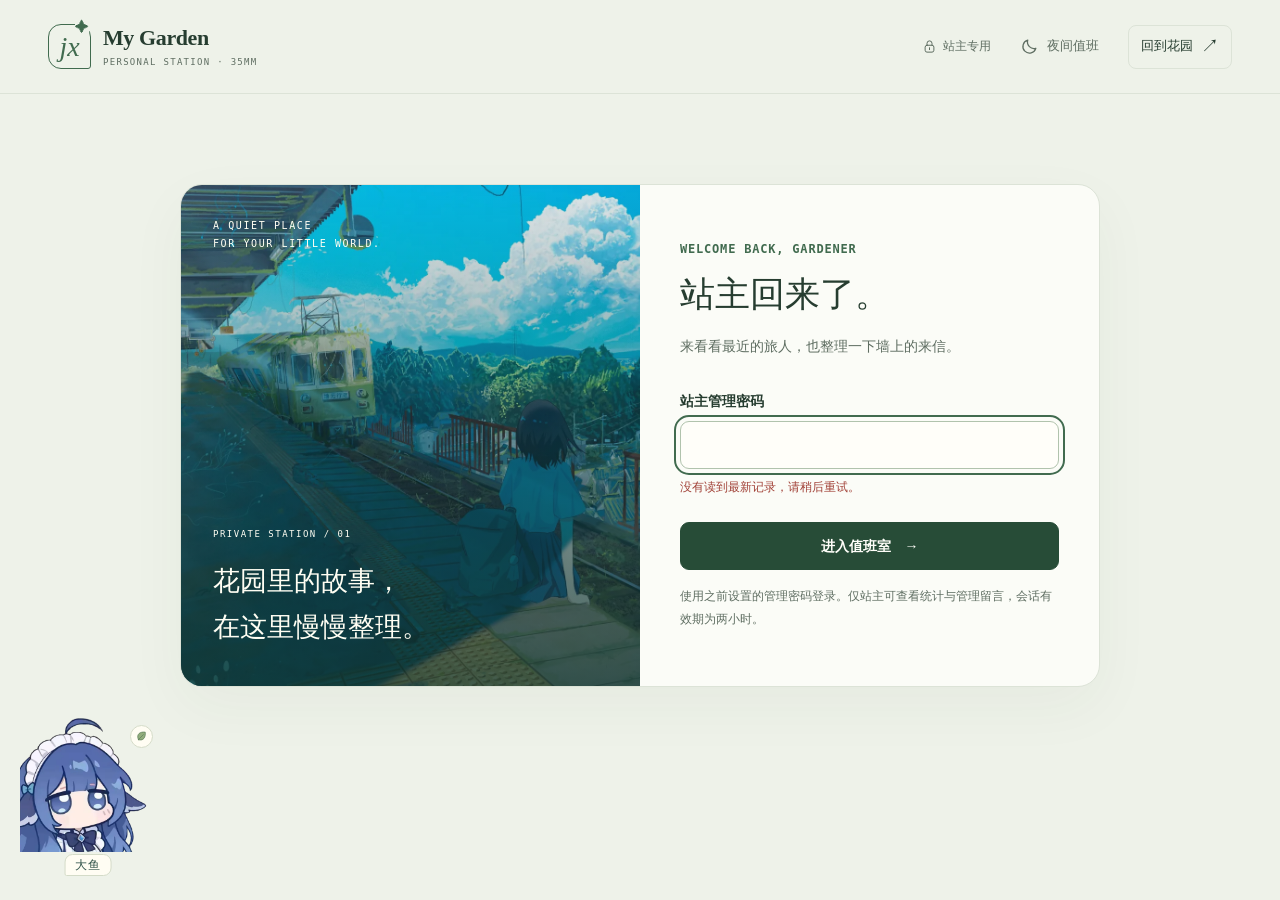
==== commit 9c710387: "Restore original site media and public page content" ====
--- a/html/admin.html
+++ b/html/admin.html
@@ -2,9 +2,9 @@
 <html lang="zh-CN">
 <head>
 <meta charset="utf-8" /><meta name="viewport" content="width=device-width, initial-scale=1" /><meta name="robots" content="noindex, nofollow, noarchive" /><meta name="theme-color" content="#eef2e9" />
-<title>旅站来访志 · My Garden</title><link rel="icon" href="../img/demo.svg" sizes="16x16 32x32 48x48" /><link rel="icon" type="image/svg+xml" href="../img/demo.svg" sizes="any" /><link rel="apple-touch-icon" href="../img/demo.svg" sizes="180x180" /><link rel="stylesheet" href="../css/admin.css?v=20261025-footprints03" /><script src="../js/admin.js?v=20261025-footprints03" defer></script>
+<title>旅站来访志 · My Garden</title><link rel="icon" href="../favicon.ico" sizes="16x16 32x32 48x48" /><link rel="icon" type="image/svg+xml" href="../img/favicon.svg?v=20261026-jx02" sizes="any" /><link rel="apple-touch-icon" href="../img/apple-touch-icon.png?v=20261026-jx02" sizes="180x180" /><link rel="stylesheet" href="../css/admin.css?v=20261109-restore01" /><script src="../js/admin.js?v=20261025-footprints03" defer></script>
 	<link rel="stylesheet" href="../css/garden-companion.css?v=20261101-stardust02">
-	<script src="../js/garden-companion.js?v=20261105-memory01" defer></script>
+	<script src="../js/garden-companion.js?v=20261109-restore01" defer></script>
 <script src="../js/site-config.js" defer></script>
 </head>
 <body class="is-checking-session">
@@ -13,7 +13,7 @@
 <main id="workspace-content"><p id="admin-session-status" class="session-check" role="status">正在核对值班凭证…</p><noscript><p class="session-check">请启用 JavaScript 后使用站主值班室。</p></noscript>
 <section id="admin-login-view" class="login-card" aria-labelledby="login-title"><div class="login-scene"><span class="scene-label">A QUIET PLACE<br />FOR YOUR LITTLE WORLD.</span><div><span>PRIVATE STATION / 01</span><p>花园里的故事，<br />在这里慢慢整理。</p></div></div><div class="login-content"><span class="eyebrow">WELCOME BACK, GARDENER</span><h1 id="login-title">站主回来了。</h1><p>来看看最近的旅人，也整理一下墙上的来信。</p><form id="admin-login-form" class="admin-login-form"><label for="admin-password">站主管理密码</label><input id="admin-password" name="password" type="password" maxlength="256" autocomplete="current-password" required aria-describedby="admin-login-error login-hint" /><p id="admin-login-error" class="field-error" role="alert" hidden></p><button class="primary-button login-submit" type="submit">进入值班室 <span aria-hidden="true">→</span></button><p id="login-hint" class="form-hint">使用之前设置的管理密码登录。仅站主可查看统计与管理留言，会话有效期为两小时。</p></form></div></section>
 <div id="admin-management-view" class="workspace-layout" hidden>
-<aside class="workspace-sidebar"><div class="sidebar-owner"><img src="../img/demo.svg" alt="" width="42" height="42" /><div><strong>站主的值班室</strong><span>GARDENER’S DESK</span></div></div><p class="sidebar-caption">花园档案 / ARCHIVE</p><div class="workspace-tabs" role="tablist" aria-label="站主工作台"><button id="admin-tab-analytics" class="workspace-tab is-active" type="button" role="tab" aria-selected="true" aria-controls="admin-analytics-pane"><svg viewBox="0 0 24 24" aria-hidden="true"><path d="M4 19V5M4 19h16M8 14l4-5 4 2 4-6"/></svg><span>来访手账<small>Visitor log</small></span><span class="tab-arrow" aria-hidden="true">↗</span></button><button id="admin-tab-journeys" class="workspace-tab" type="button" role="tab" aria-selected="false" aria-controls="admin-journeys-pane" tabindex="-1"><svg viewBox="0 0 24 24" aria-hidden="true"><path d="M6 5c10-5 15 9 4 9-7 0-5 6 7 5"/><circle cx="6" cy="5" r="2"/><circle cx="18" cy="19" r="2"/></svg><span>来访足迹<small>Visitor journeys</small></span><span class="tab-arrow" aria-hidden="true">↗</span></button><button id="admin-tab-notes" class="workspace-tab" type="button" role="tab" aria-selected="false" aria-controls="admin-notes-pane" tabindex="-1"><svg viewBox="0 0 24 24" aria-hidden="true"><rect x="3" y="5" width="18" height="14" rx="3"/><path d="m4 7 8 6 8-6"/></svg><span>纸条归档<small>Letters on the wall</small></span><span class="tab-arrow" aria-hidden="true">↗</span></button></div><div class="sidebar-ticket"><span class="ticket-star" aria-hidden="true">✦</span><p>每一次不期而遇，<br />都值得好好收藏。</p><svg viewBox="0 0 180 45" aria-hidden="true"><path d="M4 33C35 2 56 49 90 23S136 9 176 29"/><circle cx="4" cy="33" r="3"/><circle cx="90" cy="23" r="3"/><circle cx="176" cy="29" r="3"/></svg><span>YOUR TOWN · 00.00° N / 00.00° E</span></div><button id="admin-logout" class="quiet-button logout-button" type="button"><svg viewBox="0 0 24 24" aria-hidden="true"><path d="M10 4H5v16h5M14 8l4 4-4 4M9 12h9"/></svg>结束本次值班</button></aside>
+<aside class="workspace-sidebar"><div class="sidebar-owner"><img src="../img/avatar.webp" alt="" width="42" height="42" /><div><strong>站主的值班室</strong><span>GARDENER’S DESK</span></div></div><p class="sidebar-caption">花园档案 / ARCHIVE</p><div class="workspace-tabs" role="tablist" aria-label="站主工作台"><button id="admin-tab-analytics" class="workspace-tab is-active" type="button" role="tab" aria-selected="true" aria-controls="admin-analytics-pane"><svg viewBox="0 0 24 24" aria-hidden="true"><path d="M4 19V5M4 19h16M8 14l4-5 4 2 4-6"/></svg><span>来访手账<small>Visitor log</small></span><span class="tab-arrow" aria-hidden="true">↗</span></button><button id="admin-tab-journeys" class="workspace-tab" type="button" role="tab" aria-selected="false" aria-controls="admin-journeys-pane" tabindex="-1"><svg viewBox="0 0 24 24" aria-hidden="true"><path d="M6 5c10-5 15 9 4 9-7 0-5 6 7 5"/><circle cx="6" cy="5" r="2"/><circle cx="18" cy="19" r="2"/></svg><span>来访足迹<small>Visitor journeys</small></span><span class="tab-arrow" aria-hidden="true">↗</span></button><button id="admin-tab-notes" class="workspace-tab" type="button" role="tab" aria-selected="false" aria-controls="admin-notes-pane" tabindex="-1"><svg viewBox="0 0 24 24" aria-hidden="true"><rect x="3" y="5" width="18" height="14" rx="3"/><path d="m4 7 8 6 8-6"/></svg><span>纸条归档<small>Letters on the wall</small></span><span class="tab-arrow" aria-hidden="true">↗</span></button></div><div class="sidebar-ticket"><span class="ticket-star" aria-hidden="true">✦</span><p>每一次不期而遇，<br />都值得好好收藏。</p><svg viewBox="0 0 180 45" aria-hidden="true"><path d="M4 33C35 2 56 49 90 23S136 9 176 29"/><circle cx="4" cy="33" r="3"/><circle cx="90" cy="23" r="3"/><circle cx="176" cy="29" r="3"/></svg><span>YOUR TOWN · 00.00° N / 00.00° E</span></div><button id="admin-logout" class="quiet-button logout-button" type="button"><svg viewBox="0 0 24 24" aria-hidden="true"><path d="M10 4H5v16h5M14 8l4 4-4 4M9 12h9"/></svg>结束本次值班</button></aside>
 <div class="workspace-main"><div class="workspace-status-row"><p class="workspace-breadcrumb">站主工作台 <span>/</span> <strong id="workspace-current-label">来访手账</strong></p><p id="admin-status" class="admin-status" role="status" aria-live="polite"></p></div>
 <section id="admin-analytics-pane" class="workspace-pane" role="tabpanel" aria-labelledby="admin-tab-analytics">
 <header class="archive-heading"><div><span class="eyebrow">你的花园，有人来过</span><h1>旅站来访志<span aria-hidden="true">.</span></h1><p>风会路过花园，旅人会留下足迹。</p></div><div class="archive-cover" aria-hidden="true"><span>SUMMER DIARY</span><div class="cover-stamp">JX<br /><strong>35</strong><br />MM</div><small>下一站，仍有新的相遇。</small></div></header>
--- a/css/admin.css
+++ b/css/admin.css
@@ -4,9 +4,9 @@
 *{box-sizing:border-box}body{margin:0;background:var(--bg);color:var(--ink);font:16px/1.6 var(--sans);-webkit-font-smoothing:antialiased}button,input,a{-webkit-tap-highlight-color:transparent}button,input{font:inherit}button,a{touch-action:manipulation}button{color:inherit;cursor:pointer}a{color:inherit;text-decoration:none}button:disabled{cursor:wait;opacity:.55}svg{display:block}button svg,a svg,.private-label svg,.stat-heading svg{width:19px;height:19px;flex:0 0 auto;fill:none;stroke:currentColor;stroke-width:1.6;stroke-linecap:round;stroke-linejoin:round}button,a,input,summary{outline-offset:4px}button:focus-visible,a:focus-visible,input:focus-visible,summary:focus-visible,.analytics-chart:focus-visible{outline:2px solid var(--accent);outline-offset:4px}[hidden]{display:none!important}.sr-only{position:absolute;width:1px;height:1px;overflow:hidden;clip-path:inset(50%);white-space:nowrap}.skip-link{position:fixed;z-index:100;top:8px;left:16px;transform:translateY(-160%);padding:12px 18px;background:var(--accent);color:var(--bg);border-radius:8px}.skip-link:focus{transform:none}
 .workspace-header{height:94px;max-width:1560px;margin:auto;padding:0 48px;display:flex;justify-content:space-between;align-items:center;border-bottom:1px solid var(--line)}.garden-brand{display:flex;gap:12px;align-items:center}.brand-mark{position:relative;display:grid;place-items:center;width:43px;height:45px;border:1px solid var(--accent);border-radius:13px 13px 3px 13px;font:italic 28px var(--serif);color:var(--accent)}.brand-mark>span{position:absolute;top:-5px;right:1px;font:14px var(--serif);background:var(--bg)}.garden-brand strong{display:block;font:600 22px/1.2 var(--serif);letter-spacing:-.4px}.garden-brand small{display:block;margin-top:5px;color:var(--muted);font:9px/1.4 var(--mono);letter-spacing:1.3px}.header-actions{display:flex;gap:16px;align-items:center}.private-label{display:flex;gap:6px;align-items:center;color:var(--muted);font-size:12px}.private-label svg{width:15px;height:15px}.quiet-button,.icon-button{display:inline-flex;gap:8px;align-items:center;justify-content:center;min-height:44px;padding:0 12px;border:1px solid transparent;border-radius:8px;background:transparent;color:var(--muted);font-size:13px;white-space:nowrap;transition:background .18s,border-color .18s,color .18s}.quiet-button:hover,.icon-button:hover{background:var(--surface);border-color:var(--line);color:var(--ink)}.quiet-button:active,.icon-button:active{background:var(--accent-soft)}.garden-return{border-color:var(--line);color:var(--ink)}.garden-return span{font-size:18px}.icon-button{width:44px;padding:0;border-color:var(--line);background:var(--surface)}.eyebrow{display:block;color:var(--accent);font:600 10px/1.5 var(--mono);letter-spacing:1.4px}
 .workspace-layout{display:grid;grid-template-columns:214px minmax(0,1fr);gap:40px;max-width:1560px;margin:auto;padding:28px 48px 50px}.workspace-sidebar{padding-top:14px;align-self:start;position:sticky;top:24px}.sidebar-owner{display:flex;gap:11px;align-items:center;padding:0 10px 27px;border-bottom:1px solid var(--line)}.sidebar-owner img{border-radius:50%;object-fit:cover;border:3px solid var(--surface)}.sidebar-owner strong{display:block;font-size:14px}.sidebar-owner span{display:block;margin-top:3px;font:9px var(--mono);letter-spacing:1px;color:var(--muted)}.sidebar-caption{margin:28px 12px 12px;color:var(--muted);font-size:11px;letter-spacing:.5px}.workspace-tabs{display:grid;gap:8px}.workspace-tab{display:flex;gap:12px;align-items:center;min-height:67px;width:100%;padding:12px 14px;border:1px solid transparent;border-radius:12px;text-align:left;background:transparent;color:var(--muted);transition:background .2s,color .2s,border-color .2s}.workspace-tab:hover{background:var(--surface)}.workspace-tab.is-active{border-color:#b8cbb5;background:var(--accent-soft);color:var(--accent-deep)}.workspace-tab>span:nth-child(2){font-weight:650;font-size:14px}.workspace-tab small{display:block;margin-top:2px;font:10px/1.6 var(--serif);font-weight:400}.tab-arrow{margin-left:auto;font-size:16px;opacity:0}.workspace-tab.is-active .tab-arrow{opacity:1}.sidebar-ticket{position:relative;margin:38px 8px 24px;padding:20px 18px 16px;border:1px solid #d9dec9;border-radius:6px;background:linear-gradient(140deg,var(--surface-raised),var(--accent-soft));color:var(--accent-deep)}.sidebar-ticket:before,.sidebar-ticket:after{content:"";position:absolute;top:105px;width:12px;height:12px;border:1px solid #d9dec9;border-radius:50%;background:var(--bg)}.sidebar-ticket:before{left:-7px;border-left-color:transparent;transform:rotate(-45deg)}.sidebar-ticket:after{right:-7px;border-right-color:transparent;transform:rotate(-45deg)}.ticket-star{font-size:21px;color:var(--gold)}.sidebar-ticket p{margin:13px 0 16px;font:16px/1.9 var(--serif)}.sidebar-ticket svg{width:100%;height:40px;margin:5px 0 12px;fill:var(--accent);stroke:var(--accent);stroke-width:1.2}.sidebar-ticket path{fill:none;stroke-dasharray:3 4}.sidebar-ticket>span:last-child{font:8px/1.4 var(--mono);letter-spacing:.4px}.logout-button{width:100%;justify-content:flex-start;font-size:12px}.workspace-main{min-width:0}.workspace-status-row{min-height:42px;display:flex;justify-content:space-between;gap:16px;align-items:center;margin-bottom:19px}.workspace-breadcrumb{margin:0;color:var(--muted);font-size:12px}.workspace-breadcrumb span{margin:0 10px;color:#9ca899}.workspace-breadcrumb strong{font-weight:500;color:var(--ink)}.admin-status{margin:0;color:var(--muted);font-size:12px}.admin-status.is-error{color:var(--danger)}
-.archive-heading{display:flex;justify-content:space-between;align-items:center;gap:24px;margin-bottom:31px}.archive-heading h1,.letters-heading h1{margin:10px 0 8px;font:500 clamp(30px,3.6vw,43px)/1.3 var(--serif);letter-spacing:1px}.archive-heading h1>span,.letters-heading h1>span{color:var(--gold)}.archive-heading p,.letters-heading>p{margin:0;color:var(--muted);font-size:14px}.archive-cover{position:relative;flex:0 0 236px;height:113px;padding:12px 15px;overflow:hidden;border:5px solid var(--surface);outline:1px solid var(--line);border-radius:3px;background:linear-gradient(90deg,#173e4c44,#173e4c11),url(../img/demo.svg) center 46%/cover;color:#fffdf4;transform:rotate(2deg);box-shadow:0 5px 13px #263d3010}.archive-cover>span{font:9px var(--mono);letter-spacing:1.6px;text-shadow:0 1px 5px #263d30}.archive-cover>small{position:absolute;bottom:9px;left:14px;font:11px var(--serif);text-shadow:0 1px 5px #263d30}.cover-stamp{position:absolute;right:12px;top:18px;width:57px;height:57px;padding-top:6px;border:1px dashed #fffdf4bb;border-radius:50%;text-align:center;font:7px/1 var(--mono);transform:rotate(-10deg);background:#27473424}.cover-stamp strong{font:20px var(--serif)}.archive-toolbar{display:flex;justify-content:space-between;align-items:center;gap:16px;margin-bottom:22px}.range-group{display:flex;padding:4px;border:1px solid var(--line);border-radius:10px;background:var(--surface)}.analytics-range-button{min-height:44px;padding:0 17px;border:0;border-radius:7px;background:transparent;color:var(--muted);font-size:13px;white-space:nowrap;transition:background .18s,color .18s}.analytics-range-button.is-active{background:var(--accent-deep);color:var(--surface-raised)}:root[data-theme="night"] .analytics-range-button.is-active{background:#a5c599;color:#17231e}.toolbar-actions{display:flex;gap:8px;align-items:center}.range-caption{color:var(--muted);font:11px var(--mono);margin-right:4px;white-space:nowrap}.panel-error{padding:16px 20px;margin:0 0 20px;border:1px solid var(--danger);border-radius:10px;color:var(--danger);background:var(--surface)}.panel-error p{margin:0 0 7px}.text-button{display:inline-flex;align-items:center;gap:7px;min-height:44px;padding:0;border:0;background:transparent;color:var(--accent);font-size:13px;font-weight:600;text-decoration:underline;text-underline-offset:4px}.is-loading{opacity:.55;transition:opacity .2s}.stat-grid{display:grid;grid-template-columns:repeat(4,minmax(0,1fr));gap:15px;margin-bottom:22px}.stat-card{display:flex;flex-direction:column;min-width:0;padding:20px 21px 15px;border:1px solid var(--line);border-radius:var(--radius);background:var(--surface);box-shadow:var(--shadow)}.stat-card--featured{background:var(--accent-deep);color:#f1f4e7;border-color:var(--accent-deep)}:root[data-theme="night"] .stat-card--featured{background:#3b5941;border-color:#5b795c}.stat-heading{display:flex;justify-content:space-between;gap:8px;align-items:center;font-size:13px;font-weight:600}.metric-code{padding:2px 5px;border:1px solid currentColor;border-radius:4px;opacity:.6;font:10px/1.2 var(--mono)}.stat-heading svg{opacity:.7}.stat-number{display:flex;gap:7px;align-items:baseline;margin:13px 0 7px;font-variant-numeric:tabular-nums}.stat-number strong{font:500 clamp(31px,3vw,41px)/1.15 var(--serif);letter-spacing:-1.3px}.stat-number>span{font-size:12px;color:var(--muted)}.stat-card--featured .stat-number>span{color:#d6e4cc}.stat-change{min-height:44px;margin:0;color:var(--muted);font-size:13px;line-height:1.7}.stat-card--featured .stat-change{color:#d0dec8}.stat-change.is-increase{color:var(--accent)}.stat-card--featured .stat-change.is-increase{color:#e0eccb}.stat-foot{display:flex;gap:7px;align-items:center;padding-top:12px;margin-top:auto;border-top:1px solid var(--line);font-size:12px;color:var(--muted)}.stat-card--featured .stat-foot{border-top-color:#f0f4e422;color:#d2e1ca}.status-dot{display:inline-block;flex:0 0 auto;width:6px;height:6px;border-radius:50%;background:var(--accent)}.stat-card--featured .status-dot{background:#c6d8a0}.data-card{min-width:0;border:1px solid var(--line);border-radius:var(--radius);background:var(--surface);box-shadow:var(--shadow)}.chart-card{padding:24px 26px 0}.card-heading{display:flex;justify-content:space-between;gap:20px;align-items:flex-start}.card-heading h2{margin:7px 0 4px;font:600 21px/1.4 var(--serif)}.card-heading p{margin:0;color:var(--muted);font-size:13px;line-height:1.7}.chart-controls{display:flex;align-items:center;gap:18px}.series-switch{display:flex;gap:4px;align-items:center}.series-switch button{display:flex;align-items:center;gap:6px;min-height:44px;padding:0 10px;border:1px solid transparent;border-radius:7px;background:transparent;color:var(--muted);font-size:12px;white-space:nowrap}.series-switch button[aria-pressed="true"]{background:var(--accent-soft);color:var(--accent-deep);border-color:var(--line);font-weight:600}.legend-dot{display:inline-block;width:7px;height:7px;border-radius:50%;background:var(--chart)}.compare-control{display:flex;gap:6px;align-items:center;min-height:44px;color:var(--muted);font-size:12px;white-space:nowrap;cursor:pointer}.compare-control input{accent-color:var(--accent);width:15px;height:15px}.analytics-chart{position:relative;width:100%;margin:18px 0 0;border-radius:8px;touch-action:pan-y}.analytics-svg{display:block;width:100%;height:auto;overflow:visible}.chart-grid{stroke:var(--line);stroke-width:1;stroke-dasharray:3 6}.chart-axis{fill:var(--muted);font:11px var(--sans)}.chart-line{fill:none;stroke:var(--chart);stroke-width:2.7;stroke-linecap:round;stroke-linejoin:round}.chart-previous{fill:none;stroke:var(--chart-previous);stroke-width:1.7;stroke-dasharray:5 5;opacity:.75}.chart-fill{fill:url(#garden-chart-gradient)}.chart-focus-line{stroke:var(--chart);stroke-width:1;stroke-dasharray:3 4}.chart-focus-dot{fill:var(--surface);stroke:var(--chart);stroke-width:3}.chart-bottom{display:grid;gap:8px;padding:7px 2px 18px;color:var(--muted);font-size:12px}#analytics-peak-caption{color:var(--accent);white-space:nowrap}.daily-records{border-top:1px solid var(--line)}.daily-records>summary{display:flex;justify-content:space-between;align-items:center;min-height:49px;list-style:none;color:var(--muted);font-size:12px;cursor:pointer}.daily-records>summary::-webkit-details-marker{display:none}.daily-records[open]>summary span{transform:rotate(45deg)}.table-scroll{max-height:300px;overflow:auto;margin-bottom:20px;border:1px solid var(--line);border-radius:8px}table{width:100%;border-collapse:collapse;font-size:12px;text-align:left}th,td{padding:11px 14px;border-bottom:1px solid var(--line);font-variant-numeric:tabular-nums}th{position:sticky;top:0;background:var(--accent-soft);font-weight:600}td{color:var(--muted)}.chart-empty{min-height:280px;display:flex;flex-direction:column;align-items:center;justify-content:center;text-align:center;padding:24px}.chart-empty svg{width:min(100%,520px);height:80px;margin:4px 0 18px;fill:var(--chart);stroke:var(--chart);stroke-width:1.5}.chart-empty path{fill:none;stroke-dasharray:4 7;opacity:.5}.chart-empty strong{font:500 20px var(--serif)}.chart-empty p{font-size:13px;color:var(--muted);margin:9px 0 3px}
+.archive-heading{display:flex;justify-content:space-between;align-items:center;gap:24px;margin-bottom:31px}.archive-heading h1,.letters-heading h1{margin:10px 0 8px;font:500 clamp(30px,3.6vw,43px)/1.3 var(--serif);letter-spacing:1px}.archive-heading h1>span,.letters-heading h1>span{color:var(--gold)}.archive-heading p,.letters-heading>p{margin:0;color:var(--muted);font-size:14px}.archive-cover{position:relative;flex:0 0 236px;height:113px;padding:12px 15px;overflow:hidden;border:5px solid var(--surface);outline:1px solid var(--line);border-radius:3px;background:linear-gradient(90deg,#173e4c44,#173e4c11),url(../img/index_bg.webp) center 46%/cover;color:#fffdf4;transform:rotate(2deg);box-shadow:0 5px 13px #263d3010}.archive-cover>span{font:9px var(--mono);letter-spacing:1.6px;text-shadow:0 1px 5px #263d30}.archive-cover>small{position:absolute;bottom:9px;left:14px;font:11px var(--serif);text-shadow:0 1px 5px #263d30}.cover-stamp{position:absolute;right:12px;top:18px;width:57px;height:57px;padding-top:6px;border:1px dashed #fffdf4bb;border-radius:50%;text-align:center;font:7px/1 var(--mono);transform:rotate(-10deg);background:#27473424}.cover-stamp strong{font:20px var(--serif)}.archive-toolbar{display:flex;justify-content:space-between;align-items:center;gap:16px;margin-bottom:22px}.range-group{display:flex;padding:4px;border:1px solid var(--line);border-radius:10px;background:var(--surface)}.analytics-range-button{min-height:44px;padding:0 17px;border:0;border-radius:7px;background:transparent;color:var(--muted);font-size:13px;white-space:nowrap;transition:background .18s,color .18s}.analytics-range-button.is-active{background:var(--accent-deep);color:var(--surface-raised)}:root[data-theme="night"] .analytics-range-button.is-active{background:#a5c599;color:#17231e}.toolbar-actions{display:flex;gap:8px;align-items:center}.range-caption{color:var(--muted);font:11px var(--mono);margin-right:4px;white-space:nowrap}.panel-error{padding:16px 20px;margin:0 0 20px;border:1px solid var(--danger);border-radius:10px;color:var(--danger);background:var(--surface)}.panel-error p{margin:0 0 7px}.text-button{display:inline-flex;align-items:center;gap:7px;min-height:44px;padding:0;border:0;background:transparent;color:var(--accent);font-size:13px;font-weight:600;text-decoration:underline;text-underline-offset:4px}.is-loading{opacity:.55;transition:opacity .2s}.stat-grid{display:grid;grid-template-columns:repeat(4,minmax(0,1fr));gap:15px;margin-bottom:22px}.stat-card{display:flex;flex-direction:column;min-width:0;padding:20px 21px 15px;border:1px solid var(--line);border-radius:var(--radius);background:var(--surface);box-shadow:var(--shadow)}.stat-card--featured{background:var(--accent-deep);color:#f1f4e7;border-color:var(--accent-deep)}:root[data-theme="night"] .stat-card--featured{background:#3b5941;border-color:#5b795c}.stat-heading{display:flex;justify-content:space-between;gap:8px;align-items:center;font-size:13px;font-weight:600}.metric-code{padding:2px 5px;border:1px solid currentColor;border-radius:4px;opacity:.6;font:10px/1.2 var(--mono)}.stat-heading svg{opacity:.7}.stat-number{display:flex;gap:7px;align-items:baseline;margin:13px 0 7px;font-variant-numeric:tabular-nums}.stat-number strong{font:500 clamp(31px,3vw,41px)/1.15 var(--serif);letter-spacing:-1.3px}.stat-number>span{font-size:12px;color:var(--muted)}.stat-card--featured .stat-number>span{color:#d6e4cc}.stat-change{min-height:44px;margin:0;color:var(--muted);font-size:13px;line-height:1.7}.stat-card--featured .stat-change{color:#d0dec8}.stat-change.is-increase{color:var(--accent)}.stat-card--featured .stat-change.is-increase{color:#e0eccb}.stat-foot{display:flex;gap:7px;align-items:center;padding-top:12px;margin-top:auto;border-top:1px solid var(--line);font-size:12px;color:var(--muted)}.stat-card--featured .stat-foot{border-top-color:#f0f4e422;color:#d2e1ca}.status-dot{display:inline-block;flex:0 0 auto;width:6px;height:6px;border-radius:50%;background:var(--accent)}.stat-card--featured .status-dot{background:#c6d8a0}.data-card{min-width:0;border:1px solid var(--line);border-radius:var(--radius);background:var(--surface);box-shadow:var(--shadow)}.chart-card{padding:24px 26px 0}.card-heading{display:flex;justify-content:space-between;gap:20px;align-items:flex-start}.card-heading h2{margin:7px 0 4px;font:600 21px/1.4 var(--serif)}.card-heading p{margin:0;color:var(--muted);font-size:13px;line-height:1.7}.chart-controls{display:flex;align-items:center;gap:18px}.series-switch{display:flex;gap:4px;align-items:center}.series-switch button{display:flex;align-items:center;gap:6px;min-height:44px;padding:0 10px;border:1px solid transparent;border-radius:7px;background:transparent;color:var(--muted);font-size:12px;white-space:nowrap}.series-switch button[aria-pressed="true"]{background:var(--accent-soft);color:var(--accent-deep);border-color:var(--line);font-weight:600}.legend-dot{display:inline-block;width:7px;height:7px;border-radius:50%;background:var(--chart)}.compare-control{display:flex;gap:6px;align-items:center;min-height:44px;color:var(--muted);font-size:12px;white-space:nowrap;cursor:pointer}.compare-control input{accent-color:var(--accent);width:15px;height:15px}.analytics-chart{position:relative;width:100%;margin:18px 0 0;border-radius:8px;touch-action:pan-y}.analytics-svg{display:block;width:100%;height:auto;overflow:visible}.chart-grid{stroke:var(--line);stroke-width:1;stroke-dasharray:3 6}.chart-axis{fill:var(--muted);font:11px var(--sans)}.chart-line{fill:none;stroke:var(--chart);stroke-width:2.7;stroke-linecap:round;stroke-linejoin:round}.chart-previous{fill:none;stroke:var(--chart-previous);stroke-width:1.7;stroke-dasharray:5 5;opacity:.75}.chart-fill{fill:url(#garden-chart-gradient)}.chart-focus-line{stroke:var(--chart);stroke-width:1;stroke-dasharray:3 4}.chart-focus-dot{fill:var(--surface);stroke:var(--chart);stroke-width:3}.chart-bottom{display:grid;gap:8px;padding:7px 2px 18px;color:var(--muted);font-size:12px}#analytics-peak-caption{color:var(--accent);white-space:nowrap}.daily-records{border-top:1px solid var(--line)}.daily-records>summary{display:flex;justify-content:space-between;align-items:center;min-height:49px;list-style:none;color:var(--muted);font-size:12px;cursor:pointer}.daily-records>summary::-webkit-details-marker{display:none}.daily-records[open]>summary span{transform:rotate(45deg)}.table-scroll{max-height:300px;overflow:auto;margin-bottom:20px;border:1px solid var(--line);border-radius:8px}table{width:100%;border-collapse:collapse;font-size:12px;text-align:left}th,td{padding:11px 14px;border-bottom:1px solid var(--line);font-variant-numeric:tabular-nums}th{position:sticky;top:0;background:var(--accent-soft);font-weight:600}td{color:var(--muted)}.chart-empty{min-height:280px;display:flex;flex-direction:column;align-items:center;justify-content:center;text-align:center;padding:24px}.chart-empty svg{width:min(100%,520px);height:80px;margin:4px 0 18px;fill:var(--chart);stroke:var(--chart);stroke-width:1.5}.chart-empty path{fill:none;stroke-dasharray:4 7;opacity:.5}.chart-empty strong{font:500 20px var(--serif)}.chart-empty p{font-size:13px;color:var(--muted);margin:9px 0 3px}
 .lower-grid{display:grid;grid-template-columns:minmax(0,1.12fr) minmax(0,1fr);gap:22px;margin-top:22px}.stops-card,.rhythm-card{padding:23px 25px}.small-note{align-self:center;color:var(--muted);font-size:11px;white-space:nowrap}.page-list{list-style:none;margin:17px 0 0;padding:0}.page-row{display:grid;grid-template-columns:25px minmax(0,1fr) auto;gap:10px;align-items:center;min-height:64px;border-top:1px solid var(--line)}.page-rank{color:var(--muted);font:11px var(--mono)}.page-main{min-width:0;padding:8px 0 12px}.page-main>a{display:flex;gap:9px;align-items:center;min-height:44px;font-size:14px;font-weight:600}.page-main>a span{color:var(--muted);font-size:14px;opacity:0}.page-main>a:hover span,.page-main>a:focus-visible span{opacity:1}.page-main>small{display:block;margin:1px 0 6px;font-size:12px;color:var(--muted)}.page-meter{display:block;width:100%;height:4px;overflow:visible}.page-meter-track{fill:var(--accent-soft)}.page-meter-fill{fill:#9db496}.page-row:first-child .page-meter-fill{fill:var(--chart)}.page-count{font:600 17px var(--serif);font-variant-numeric:tabular-nums}.page-count small{display:block;margin-top:1px;text-align:right;color:var(--muted);font:10px var(--sans)}.empty-note{min-height:190px;display:grid;place-items:center;color:var(--muted);font-size:13px}.sun-icon{width:38px;height:38px;fill:none;stroke:var(--gold);stroke-width:1.2}.hour-chart{margin-top:29px;height:116px}.hour-chart svg{width:100%;height:116px;overflow:visible}.hour-bar{fill:#a9bda0}.hour-bar.is-peak{fill:var(--gold)}:root[data-theme="night"] .hour-bar{fill:#77966d}.hour-labels{display:flex;justify-content:space-between;margin:7px 0 20px;color:var(--muted);font:9px var(--mono)}.time-bands{display:grid;grid-template-columns:repeat(4,minmax(0,1fr));padding-top:14px;border-top:1px solid var(--line);gap:10px}.time-band strong{display:block;font-size:12px;font-weight:500}.time-band span{display:block;color:var(--muted);font:9px/1.8 var(--mono)}.time-band b{display:block;margin-top:4px;font:500 18px var(--serif);font-variant-numeric:tabular-nums}.time-band b small{font:10px var(--sans);color:var(--muted)}.garden-observation{display:flex;align-items:center;gap:17px;margin-top:22px;padding:20px 24px;border:1px solid #e0ddc8;border-radius:12px;background:var(--gold-soft)}.observation-star{font-size:31px;color:var(--gold);line-height:1}.garden-observation .eyebrow{color:var(--gold);font-size:9px}.garden-observation p{margin:6px 0 0;color:var(--ink);font:14px/1.8 var(--serif)}.observation-postmark{margin-left:auto;flex-shrink:0;color:var(--gold);font:9px/1.5 var(--mono);letter-spacing:1px;transform:rotate(-6deg);border:1px dashed currentColor;padding:7px 10px;text-align:center;opacity:.7}.archive-footer{position:relative;display:flex;gap:10px 22px;flex-wrap:wrap;justify-content:space-between;align-items:center;margin-top:21px;color:var(--muted);font-size:11px}.archive-footer>p{display:flex;align-items:center;gap:7px;margin:0}.archive-footer details{max-width:100%}.archive-footer summary{min-height:44px;display:flex;align-items:center;cursor:pointer;text-decoration:underline;text-underline-offset:3px}.archive-footer details>p{max-width:720px;padding:13px 17px;background:var(--surface);border:1px solid var(--line);border-radius:8px;line-height:1.9;font-size:12px}.footer-edition{font:8px var(--mono);letter-spacing:1px;width:100%;padding-top:14px;border-top:1px solid var(--line);text-align:center;opacity:.8}
-.login-card{display:grid;grid-template-columns:1fr 1fr;width:min(920px,calc(100% - 40px));margin:clamp(45px,10vh,110px) auto 50px;border:1px solid var(--line);border-radius:22px;background:var(--surface);box-shadow:0 20px 60px #263d300b;overflow:hidden;min-height:500px}.login-scene{position:relative;display:flex;flex-direction:column;justify-content:space-between;padding:32px;color:#fffef3;background:linear-gradient(180deg,#193e4f22,#123b39cc),url(../img/demo.svg) 36% center/cover}.scene-label{font:10px/1.8 var(--mono);letter-spacing:1.6px}.login-scene>div>span{font:9px var(--mono);letter-spacing:1.5px}.login-scene p{margin:14px 0 3px;font:27px/1.7 var(--serif)}.login-content{padding:55px 40px;align-self:center}.login-content h1{margin:12px 0 10px;font:500 35px/1.4 var(--serif)}.login-content>p{font-size:13px;color:var(--muted);line-height:1.9}.admin-login-form{margin-top:30px}.admin-login-form label{display:block;margin-bottom:9px;font-size:13px;font-weight:600}.admin-login-form input{width:100%;min-height:48px;padding:10px 12px;border:1px solid #b1c3ad;border-radius:9px;background:var(--surface-raised);color:var(--ink)}.primary-button{display:inline-flex;gap:14px;align-items:center;justify-content:center;min-height:48px;padding:0 20px;border:1px solid var(--accent-deep);border-radius:9px;background:var(--accent-deep);color:var(--surface-raised);font-size:14px;font-weight:600}.primary-button:hover{filter:brightness(1.1)}:root[data-theme="night"] .primary-button{color:var(--bg)}.login-submit{width:100%;margin-top:16px}.form-hint{margin:15px 0 0;font-size:11px;line-height:1.9;color:var(--muted)}.field-error{color:var(--danger);font-size:12px;margin:9px 0}.letters-heading{padding:14px 0 24px}.letters-toolbar{display:flex;justify-content:space-between;align-items:center;padding:12px 17px;background:var(--surface);border:1px solid var(--line);border-radius:10px}.letters-toolbar p{margin:0;font-size:13px;font-weight:600}.letters-hint{color:var(--muted);font-size:12px;margin:16px 0}.admin-note-list{display:grid;grid-template-columns:repeat(2,minmax(0,1fr));gap:18px}.admin-note{position:relative;padding:24px;border:1px solid var(--line);border-radius:3px 3px 16px 3px;background:#fff4b8;box-shadow:var(--shadow);color:#314537}.admin-note--green{background:#dcebdc}.admin-note--pink{background:#f4dfe2}.admin-note--blue{background:#dce8eb}.admin-note-head{display:flex;align-items:baseline;gap:8px;flex-wrap:wrap;padding-bottom:13px;border-bottom:1px solid #31453722}.admin-note-head strong{font-size:15px}.admin-note-head time,.admin-note-replies{font-size:11px;color:#536453}.admin-note-content{margin:15px 0;font:16px/1.9 var(--serif);white-space:pre-wrap;overflow-wrap:anywhere}.admin-note-delete{min-height:44px;padding:0 12px;border:1px solid #896f5f55;border-radius:7px;background:#ffffff66;color:#854b3e;font-size:12px}.admin-note--welcome .admin-note-delete{color:#526955;cursor:default}.admin-empty{color:var(--muted);padding:45px}
+.login-card{display:grid;grid-template-columns:1fr 1fr;width:min(920px,calc(100% - 40px));margin:clamp(45px,10vh,110px) auto 50px;border:1px solid var(--line);border-radius:22px;background:var(--surface);box-shadow:0 20px 60px #263d300b;overflow:hidden;min-height:500px}.login-scene{position:relative;display:flex;flex-direction:column;justify-content:space-between;padding:32px;color:#fffef3;background:linear-gradient(180deg,#193e4f22,#123b39cc),url(../img/index_bg.webp) 36% center/cover}.scene-label{font:10px/1.8 var(--mono);letter-spacing:1.6px}.login-scene>div>span{font:9px var(--mono);letter-spacing:1.5px}.login-scene p{margin:14px 0 3px;font:27px/1.7 var(--serif)}.login-content{padding:55px 40px;align-self:center}.login-content h1{margin:12px 0 10px;font:500 35px/1.4 var(--serif)}.login-content>p{font-size:13px;color:var(--muted);line-height:1.9}.admin-login-form{margin-top:30px}.admin-login-form label{display:block;margin-bottom:9px;font-size:13px;font-weight:600}.admin-login-form input{width:100%;min-height:48px;padding:10px 12px;border:1px solid #b1c3ad;border-radius:9px;background:var(--surface-raised);color:var(--ink)}.primary-button{display:inline-flex;gap:14px;align-items:center;justify-content:center;min-height:48px;padding:0 20px;border:1px solid var(--accent-deep);border-radius:9px;background:var(--accent-deep);color:var(--surface-raised);font-size:14px;font-weight:600}.primary-button:hover{filter:brightness(1.1)}:root[data-theme="night"] .primary-button{color:var(--bg)}.login-submit{width:100%;margin-top:16px}.form-hint{margin:15px 0 0;font-size:11px;line-height:1.9;color:var(--muted)}.field-error{color:var(--danger);font-size:12px;margin:9px 0}.letters-heading{padding:14px 0 24px}.letters-toolbar{display:flex;justify-content:space-between;align-items:center;padding:12px 17px;background:var(--surface);border:1px solid var(--line);border-radius:10px}.letters-toolbar p{margin:0;font-size:13px;font-weight:600}.letters-hint{color:var(--muted);font-size:12px;margin:16px 0}.admin-note-list{display:grid;grid-template-columns:repeat(2,minmax(0,1fr));gap:18px}.admin-note{position:relative;padding:24px;border:1px solid var(--line);border-radius:3px 3px 16px 3px;background:#fff4b8;box-shadow:var(--shadow);color:#314537}.admin-note--green{background:#dcebdc}.admin-note--pink{background:#f4dfe2}.admin-note--blue{background:#dce8eb}.admin-note-head{display:flex;align-items:baseline;gap:8px;flex-wrap:wrap;padding-bottom:13px;border-bottom:1px solid #31453722}.admin-note-head strong{font-size:15px}.admin-note-head time,.admin-note-replies{font-size:11px;color:#536453}.admin-note-content{margin:15px 0;font:16px/1.9 var(--serif);white-space:pre-wrap;overflow-wrap:anywhere}.admin-note-delete{min-height:44px;padding:0 12px;border:1px solid #896f5f55;border-radius:7px;background:#ffffff66;color:#854b3e;font-size:12px}.admin-note--welcome .admin-note-delete{color:#526955;cursor:default}.admin-empty{color:var(--muted);padding:45px}
 @media(min-width:1450px){.workspace-layout{gap:48px}.stat-card{padding:23px 24px 17px}.stat-number strong{font-size:43px}}
 @media(max-width:1250px){.workspace-header{padding:0 30px}.workspace-layout{grid-template-columns:184px minmax(0,1fr);padding:24px 30px 40px;gap:26px}.range-caption{display:none}.archive-cover{flex-basis:206px}.stat-card{padding:17px 16px 14px}.stat-change{font-size:11px}.chart-controls{gap:8px}.chart-card{padding:21px 22px 0}.lower-grid{gap:16px}.stops-card,.rhythm-card{padding:20px}.small-note{display:none}.footer-edition{text-align:left}}
 @media(max-width:1020px){.workspace-layout{grid-template-columns:minmax(0,1fr);padding:22px 30px 40px;gap:14px}.workspace-sidebar{position:static;display:flex;align-items:center;justify-content:space-between;gap:16px;padding:0 0 17px;border-bottom:1px solid var(--line)}.sidebar-owner,.sidebar-caption,.sidebar-ticket{display:none}.workspace-tabs{display:flex;gap:10px}.workspace-tab{min-height:52px;padding:9px 14px}.workspace-tab small,.tab-arrow{display:none}.logout-button{width:auto}.workspace-status-row{margin-bottom:15px}.archive-heading{margin-bottom:27px}.archive-heading h1{font-size:39px}.archive-cover{flex-basis:232px}.stat-change{font-size:12px}.chart-controls{gap:16px}}
